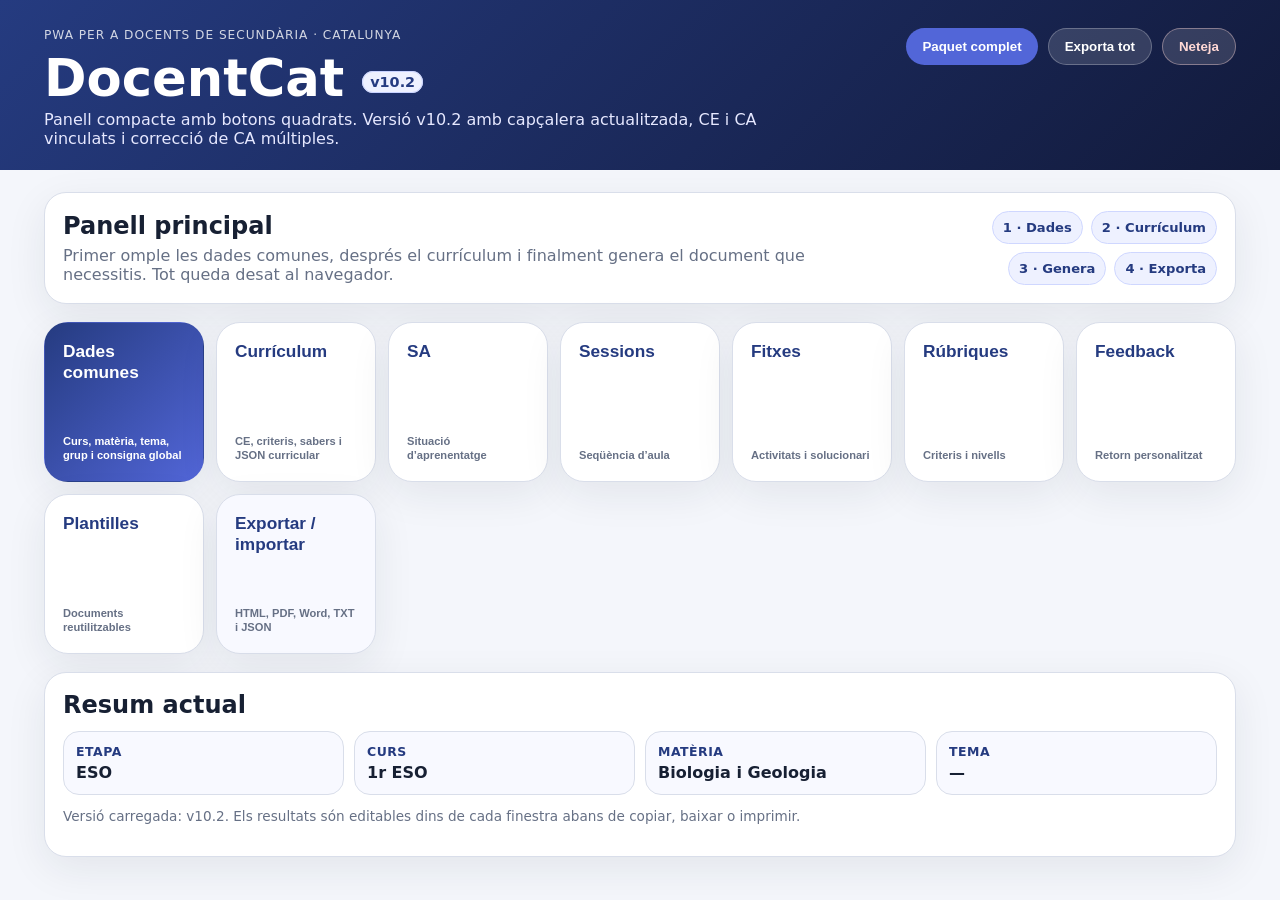
==== index.html @ 98e095d1 "Add files via upload" ====
<!doctype html>
<html lang="ca">
<head>
  <meta charset="utf-8" />
  <meta name="viewport" content="width=device-width, initial-scale=1" />
  <meta name="theme-color" content="#253b80" />
  <title>DocentCat v10.2 · CE i CA vinculats</title>
  <link rel="manifest" href="manifest.webmanifest" />
  <link rel="stylesheet" href="styles.css" />
</head>
<body>
  <header class="app-header compact-header">
    <div>
      <p class="eyebrow">PWA per a docents de secundària · Catalunya</p>
      <h1>DocentCat <span class="version-badge">v10.2</span></h1>
      <p class="subtitle">Panell compacte amb botons quadrats. Versió v10.2 amb capçalera actualitzada, CE i CA vinculats i correcció de CA múltiples.</p>
    </div>
    <div class="header-actions">
      <button id="installBtn" class="ghost" hidden>Instal·la</button>
      <button id="fullPackBtn" class="primary">Paquet complet</button>
      <button id="exportAllBtn" class="ghost">Exporta tot</button>
      <button id="clearBtn" class="danger ghost">Neteja</button>
    </div>
  </header>

  <main class="dashboard-shell">
    <section class="panel dashboard-intro">
      <div>
        <h2>Panell principal</h2>
        <p>Primer omple les dades comunes, després el currículum i finalment genera el document que necessitis. Tot queda desat al navegador.</p>
      </div>
      <div class="mini-flow">
        <span>1 · Dades</span><span>2 · Currículum</span><span>3 · Genera</span><span>4 · Exporta</span>
      </div>
    </section>

    <section class="button-grid" aria-label="Panell de botons">
      <button class="square-btn primary-square" data-open-modal="modal-common"><span>Dades comunes</span><small>Curs, matèria, tema, grup i consigna global</small></button>
      <button class="square-btn" data-open-modal="modal-curriculum"><span>Currículum</span><small>CE, criteris, sabers i JSON curricular</small></button>
      <button class="square-btn" data-open-modal="modal-sa"><span>SA</span><small>Situació d’aprenentatge</small></button>
      <button class="square-btn" data-open-modal="modal-sessions"><span>Sessions</span><small>Seqüència d’aula</small></button>
      <button class="square-btn" data-open-modal="modal-worksheets"><span>Fitxes</span><small>Activitats i solucionari</small></button>
      <button class="square-btn" data-open-modal="modal-rubrics"><span>Rúbriques</span><small>Criteris i nivells</small></button>
      <button class="square-btn" data-open-modal="modal-feedback"><span>Feedback</span><small>Retorn personalitzat</small></button>
      <button class="square-btn" data-open-modal="modal-templates"><span>Plantilles</span><small>Documents reutilitzables</small></button>
      <button class="square-btn utility-square" data-open-modal="modal-export"><span>Exportar / importar</span><small>HTML, PDF, Word, TXT i JSON</small></button>
    </section>

    <section class="panel quick-summary">
      <h2>Resum actual</h2>
      <div class="summary-grid">
        <div><strong>Etapa</strong><span id="summaryStage">ESO</span></div>
        <div><strong>Curs</strong><span id="summaryLevel">—</span></div>
        <div><strong>Matèria</strong><span id="summarySubject">—</span></div>
        <div><strong>Tema</strong><span id="summaryTopic">—</span></div>
      </div>
      <p class="hint">Versió carregada: v10.2. Els resultats són editables dins de cada finestra abans de copiar, baixar o imprimir.</p>
    </section>
  </main>

  <div id="modal-common" class="modal" role="dialog" aria-modal="true" aria-labelledby="modal-common-title" hidden>
    <div class="modal-card panel">
      <div class="modal-head"><div><h2 id="modal-common-title">Dades comunes</h2><p>Aquesta informació s’aplica a tots els generadors.</p></div><button class="icon-close" data-close-modal>×</button></div>
      <div class="guide-card"><strong>Què va aquí?</strong><p>Tot allò que defineix el context general: curs, matèria, tema, consigna global, durada, perfil del grup i idioma. Les dades específiques de cada document van al seu botó corresponent.</p></div>
      <div class="grid two">
        <label>Etapa<select id="stage"><option value="ESO">ESO</option></select></label>
        <label>Curs<select id="level"></select></label>
        <label>Matèria<select id="subject"></select></label>
        <label>Plantilla de treball<select id="templateType"></select></label>
      </div>
      <label><span>Tema o repte general</span><small>Idea base que compartirà tota la generació.</small><input id="topic" placeholder="Ex. Energia sostenible al barri" /></label>
      <label><span>Consigna global de generació</span><small>Demana aquí el que vols que aparegui a tots els mòduls. Ex.: quantitat d’exercicis, tipus de problemes, nivell, solucionari...</small><textarea id="taskDescription" rows="5" placeholder="Ex. Fitxa de 4t ESO Matemàtiques B sobre equacions de segon grau: 5 exercicis de factorització, 5 amb fórmula general, 2 problemes contextualitzats i solucionari pas a pas."></textarea></label>
      <div class="grid two">
        <label><span>Durada global</span><input id="duration" placeholder="Ex. 8 sessions de 55 min" /></label>
        <label>Idioma de sortida<select id="language"><option>Català</option><option>Castellà</option><option>Anglès</option></select></label>
      </div>
      <label><span>Perfil del grup</span><small>Serveix per ajustar suports, ritme, adaptacions i tipus d’activitat.</small><textarea id="groupProfile" rows="4" placeholder="Ex. grup heterogeni, 2 alumnes nouvinguts, nivell lector desigual..."></textarea></label>
      <div class="modal-actions"><button id="saveContextBtn" class="primary">Desa dades</button><button class="ghost dark" data-close-modal>Accepta i torna</button></div>
    </div>
  </div>

  <div id="modal-curriculum" class="modal" role="dialog" aria-modal="true" aria-labelledby="modal-curriculum-title" hidden>
    <div class="modal-card panel wide">
      <div class="modal-head"><div><h2 id="modal-curriculum-title">Currículum</h2><p>Selecciona competències, criteris i sabers per al curs i matèria triats.</p></div><button class="icon-close" data-close-modal>×</button></div>
      <div class="grid three">
        <label>Competències específiques<select id="ceSelect" multiple size="8"></select></label>
        <label>Criteris d’avaluació<select id="caSelect" multiple size="8"></select><small id="curriculumLinkHint" class="form-hint">Selecciona una o més CE per actualitzar els CA vinculats.</small></label>
        <label>Sabers<select id="sabersSelect" multiple size="8"></select></label>
      </div>
      <div class="row-actions compact-row">
        <button id="selectCoreBtn" class="ghost dark">Selecció suggerida</button>
        <button id="copyCurriculumBtn" class="ghost dark">Copia selecció</button>
      </div>
      <details>
        <summary>Afegir currículum propi en JSON</summary>
        <p class="hint">Enganxa JSON amb l’estructura indicada al README. Es desa només al navegador.</p>
        <textarea id="customCurriculum" rows="6" placeholder='{"ESO":{"1r ESO":{"Matèria":{"ce":[],"ca":[],"sabers":[]}}}}'></textarea>
        <button id="importCurriculumBtn" class="ghost dark full">Importa JSON curricular</button>
      </details>
      <p class="hint"><strong>Nota honesta:</strong> la base curricular inclosa és editable i ampliable. Revisa-la amb la documentació oficial del centre/Departament abans d’usar-la com a referència definitiva.</p>
      <div class="modal-actions"><button class="primary" data-close-modal>Accepta i torna</button></div>
    </div>
  </div>

  <div id="modal-sa" class="modal" role="dialog" aria-modal="true" aria-labelledby="modal-sa-title" hidden>
    <div class="modal-card panel wide">
      <div class="modal-head"><div><h2 id="modal-sa-title">Generador de Situació d’Aprenentatge</h2><p>Configura només allò específic de la SA.</p></div><button class="icon-close" data-close-modal>×</button></div>
      <div class="module-guide"><strong>Aquests camps només afecten la SA.</strong><span>El tema, la consigna global, el grup i el currículum venen de Dades comunes i Currículum.</span></div>
      <div class="grid two">
        <label><span>Producte final de la SA</span><small>Què haurà de crear o presentar l’alumnat al final.</small><input id="saProduct" placeholder="Ex. campanya, pòster científic, podcast..." /></label>
        <label><span>Context real / ODS / necessitat</span><small>Situació propera que dona sentit al repte.</small><input id="saContext" placeholder="Ex. salut, sostenibilitat, convivència..." /></label>
        <label><span>Metodologia de la SA</span><select id="saMethod"><option>ABP</option><option>Aprenentatge cooperatiu</option><option>Indagació guiada</option><option>Classe invertida</option><option>Gamificació lleugera</option></select></label>
        <label><span>Tipus d’avaluació de la SA</span><select id="saAssessment"><option>Formativa i sumativa</option><option>Autoavaluació i coavaluació</option><option>Rúbrica + observació</option><option>Portafolis</option></select></label>
      </div>
      <div class="modal-actions"><button data-generate="sa" class="primary">Genera SA</button><button class="ghost dark" data-close-modal>Accepta i torna</button></div>
      <output-card data-output="sa"></output-card>
    </div>
  </div>

  <div id="modal-sessions" class="modal" role="dialog" aria-modal="true" aria-labelledby="modal-sessions-title" hidden>
    <div class="modal-card panel wide">
      <div class="modal-head"><div><h2 id="modal-sessions-title">Planificador de sessions</h2><p>Distribueix el tema en una seqüència d’aula realista.</p></div><button class="icon-close" data-close-modal>×</button></div>
      <div class="grid three">
        <label>Nombre de sessions <input id="sessionCount" type="number" min="1" max="20" value="6" /></label>
        <label>Minuts/sessió <input id="sessionMinutes" type="number" min="30" max="120" value="55" /></label>
        <label>Enfocament<select id="sessionFocus"><option>Competencial</option><option>Repàs i consolidació</option><option>Projecte final</option><option>Preparació prova</option></select></label>
      </div>
      <div class="modal-actions"><button data-generate="sessions" class="primary">Genera sessions</button><button class="ghost dark" data-close-modal>Accepta i torna</button></div>
      <output-card data-output="sessions"></output-card>
    </div>
  </div>

  <div id="modal-worksheets" class="modal" role="dialog" aria-modal="true" aria-labelledby="modal-worksheets-title" hidden>
    <div class="modal-card panel wide">
      <div class="modal-head"><div><h2 id="modal-worksheets-title">Creador de fitxes</h2><p>Fitxes amb activitats, adaptacions i solucionari.</p></div><button class="icon-close" data-close-modal>×</button></div>
      <div class="module-guide"><strong>Per demanar exercicis concrets</strong><span>Escriu la petició detallada a Dades comunes → Consigna global. Aquí marques tipus, nivell i quantitat.</span></div>
      <div class="grid three">
        <label>Tipus<select id="worksheetType"><option>Comprensió i aplicació</option><option>Repàs</option><option>Ampliació</option><option>Lectura guiada</option><option>Problemes competencials</option></select></label>
        <label>Nivell<select id="worksheetLevel"><option>Bàsic</option><option>Mitjà</option><option>Avançat</option><option>Multinivell</option></select></label>
        <label>Nombre d’activitats <input id="activityCount" type="number" min="3" max="20" value="8" /></label>
      </div>
      <div class="modal-actions"><button data-generate="worksheets" class="primary">Genera fitxa</button><button class="ghost dark" data-close-modal>Accepta i torna</button></div>
      <output-card data-output="worksheets"></output-card>
    </div>
  </div>

  <div id="modal-rubrics" class="modal" role="dialog" aria-modal="true" aria-labelledby="modal-rubrics-title" hidden>
    <div class="modal-card panel wide">
      <div class="modal-head"><div><h2 id="modal-rubrics-title">Generador de rúbriques</h2><p>Rúbriques editables per productes, exposicions i tasques.</p></div><button class="icon-close" data-close-modal>×</button></div>
      <div class="grid three">
        <label>Tasca a avaluar <input id="rubricTask" placeholder="Ex. exposició oral, dossier, projecte..." /></label>
        <label>Escala<select id="rubricScale"><option>4 nivells</option><option>1-10</option><option>Assoliment: inicial / en procés / assolit / excel·lent</option></select></label>
        <label>Nombre de criteris <input id="rubricCriteria" type="number" min="3" max="8" value="5" /></label>
      </div>
      <div class="modal-actions"><button data-generate="rubrics" class="primary">Genera rúbrica</button><button class="ghost dark" data-close-modal>Accepta i torna</button></div>
      <output-card data-output="rubrics"></output-card>
    </div>
  </div>

  <div id="modal-feedback" class="modal" role="dialog" aria-modal="true" aria-labelledby="modal-feedback-title" hidden>
    <div class="modal-card panel wide">
      <div class="modal-head"><div><h2 id="modal-feedback-title">Feedback personalitzat</h2><p>Comentaris per Classroom, retorns d’activitat o tutoria.</p></div><button class="icon-close" data-close-modal>×</button></div>
      <div class="grid two">
        <label>Resposta o observació de l’alumne/a <textarea id="studentWork" rows="6" placeholder="Enganxa aquí la resposta o escriu observacions breus."></textarea></label>
        <label>Objectiu de millora <textarea id="improvementGoal" rows="6" placeholder="Ex. argumentar amb evidències, ordenar idees, justificar càlculs..."></textarea></label>
        <label>To<select id="feedbackTone"><option>Proper i constructiu</option><option>Formal per a família</option><option>Breu per Classroom</option><option>Motivador</option></select></label>
        <label>Nivell de detall<select id="feedbackDetail"><option>Breu</option><option>Mitjà</option><option>Detallat</option></select></label>
      </div>
      <div class="modal-actions"><button data-generate="feedback" class="primary">Genera feedback</button><button class="ghost dark" data-close-modal>Accepta i torna</button></div>
      <output-card data-output="feedback"></output-card>
    </div>
  </div>

  <div id="modal-templates" class="modal" role="dialog" aria-modal="true" aria-labelledby="modal-templates-title" hidden>
    <div class="modal-card panel wide">
      <div class="modal-head"><div><h2 id="modal-templates-title">Plantilles útils</h2><p>Fragments reutilitzables emplenats i editables.</p></div><button class="icon-close" data-close-modal>×</button></div>
      <div id="templatePreview" class="template-grid"></div>
      <div class="modal-actions"><button data-generate="templates" class="primary">Genera plantilla editable</button><button class="ghost dark" data-close-modal>Accepta i torna</button></div>
      <output-card data-output="templates"></output-card>
    </div>
  </div>

  <div id="modal-export" class="modal" role="dialog" aria-modal="true" aria-labelledby="modal-export-title" hidden>
    <div class="modal-card panel">
      <div class="modal-head"><div><h2 id="modal-export-title">Exportar / importar</h2><p>Les opcions de sortida es mantenen: HTML, impressió/PDF, Word, TXT i JSON curricular.</p></div><button class="icon-close" data-close-modal>×</button></div>
      <div class="export-grid">
        <button id="exportAllBtnMirror" class="square-action">Exporta tot en HTML</button>
        <button id="fullPackBtnMirror" class="square-action">Paquet complet</button>
        <button id="exportStateBtn" class="square-action">Exporta projecte JSON</button>
        <label class="square-action file-action">Importa projecte JSON<input id="importStateFile" type="file" accept="application/json,.json" hidden></label>
      </div>
      <p class="hint">Per imprimir en PDF, entra a qualsevol document generat i prem “Imprimeix/PDF”.</p>
      <div class="modal-actions"><button class="primary" data-close-modal>Accepta i torna</button></div>
    </div>
  </div>

  <template id="outputTemplate">
    <div class="output-card">
      <div class="output-actions">
        <button class="copyBtn">Copia</button>
        <button class="downloadHtmlBtn">Baixa HTML</button>
        <button class="downloadDocBtn">Baixa Word</button>
        <button class="downloadBtn">Baixa .txt</button>
        <button class="printBtn">Imprimeix/PDF</button>
      </div>
      <pre class="outputText" contenteditable="true" spellcheck="true" aria-label="Document editable generat">Encara no hi ha contingut generat.</pre>
    </div>
  </template>

  <script src="curriculum-data.js"></script>
  <script src="app.js" type="module"></script>
</body>
</html>
---- styles.css ----
:root{--bg:#f4f6fb;--card:#fff;--ink:#172033;--muted:#667085;--brand:#253b80;--brand2:#5266d8;--line:#d9deea;--danger:#b42318;--ok:#047857;--shadow:0 12px 40px rgba(23,32,51,.08)}*{box-sizing:border-box}body{margin:0;font-family:Inter,system-ui,-apple-system,Segoe UI,Roboto,Arial,sans-serif;background:var(--bg);color:var(--ink)}.app-header{display:flex;gap:24px;justify-content:space-between;align-items:flex-start;padding:28px clamp(18px,4vw,44px);background:linear-gradient(135deg,var(--brand),#121a3b);color:white}.eyebrow{margin:0 0 6px;text-transform:uppercase;letter-spacing:.08em;font-size:.76rem;opacity:.8}.app-header h1{font-size:clamp(2rem,4vw,3.5rem);margin:.1rem 0}.subtitle{max-width:780px;margin:0;color:#e6e8ff}.header-actions{display:flex;gap:10px;flex-wrap:wrap}.layout{display:grid;grid-template-columns:340px minmax(0,1fr);gap:22px;padding:22px clamp(14px,4vw,44px)}.panel{background:var(--card);border:1px solid var(--line);border-radius:22px;box-shadow:var(--shadow)}.context-panel{padding:20px;align-self:start;position:sticky;top:16px}.context-panel h2,.module h2{margin:0 0 10px}.hint{font-size:.85rem;color:var(--muted)}label{display:flex;flex-direction:column;gap:6px;margin:12px 0;font-weight:650;font-size:.92rem}input,textarea,select{width:100%;border:1px solid var(--line);border-radius:12px;padding:11px 12px;font:inherit;color:var(--ink);background:#fff}textarea{resize:vertical}.primary,.ghost,button{border:0;border-radius:999px;padding:10px 16px;font-weight:750;cursor:pointer}.primary{background:var(--brand2);color:white}.primary:hover{background:var(--brand)}.ghost{background:rgba(255,255,255,.14);color:inherit;border:1px solid rgba(255,255,255,.25)}.context-panel .ghost,.output-actions button{background:#eef1ff;color:var(--brand);border:1px solid #cfd7ff}.danger{color:#ffd8d5;border-color:rgba(255,216,213,.4)}.full{width:100%;justify-content:center}.workspace{min-width:0}.tabs{display:flex;gap:8px;flex-wrap:wrap;margin-bottom:14px}.tab{background:white;color:var(--brand);border:1px solid var(--line)}.tab.active{background:var(--brand);color:white}.module{display:none;padding:22px}.module.active{display:block}.module-head{display:flex;justify-content:space-between;gap:14px;align-items:flex-start;margin-bottom:14px}.module-head p{margin:0;color:var(--muted)}.grid{display:grid;gap:14px}.two{grid-template-columns:repeat(2,minmax(0,1fr))}.three{grid-template-columns:repeat(3,minmax(0,1fr))}.output-card{margin-top:18px;border:1px solid var(--line);border-radius:18px;overflow:hidden;background:#fbfcff}.output-actions{display:flex;gap:8px;justify-content:flex-end;padding:10px;border-bottom:1px solid var(--line);background:#f8f9ff}.outputText{white-space:pre-wrap;line-height:1.5;margin:0;padding:20px;font-family:ui-monospace,SFMono-Regular,Menlo,Consolas,monospace;font-size:.94rem;max-height:58vh;overflow:auto;outline:0;min-height:320px;background:#fff}.outputText[contenteditable="true"]{cursor:text}.outputText[contenteditable="true"]:focus{box-shadow:inset 0 0 0 3px rgba(82,102,216,.18);background:#fff}.outputText[contenteditable="true"]:before{content:"Document editable: pots modificar el text abans de copiar, baixar o imprimir";display:block;color:var(--muted);font-family:Inter,system-ui,-apple-system,Segoe UI,Roboto,Arial,sans-serif;font-size:.8rem;margin-bottom:10px;border-bottom:1px dashed var(--line);padding-bottom:8px}.toast{position:fixed;right:18px;bottom:18px;background:#101828;color:white;padding:12px 16px;border-radius:14px;box-shadow:var(--shadow)}@media(max-width:920px){.layout{grid-template-columns:1fr}.context-panel{position:static}.two,.three{grid-template-columns:1fr}.app-header{flex-direction:column}.module-head{flex-direction:column}.module-head .primary{width:100%}}@media print{.app-header,.context-panel,.tabs,.module-head,.output-actions{display:none}.layout{display:block;padding:0}.panel{box-shadow:none;border:0}.module{display:block}.module:not(.active){display:none}.outputText{max-height:none;font-size:11pt}}

select[multiple]{min-height:8rem; padding:.55rem; font-size:.85rem; line-height:1.35;}
details{border:1px solid rgba(37,59,128,.18); border-radius:14px; padding:.75rem; background:#f8f9ff;}
details summary{cursor:pointer; font-weight:700; color:#253b80;}
.row-actions{display:grid; grid-template-columns:1fr 1fr; gap:.5rem;}
.template-grid{display:grid; grid-template-columns:repeat(auto-fit,minmax(210px,1fr)); gap:.75rem; margin:1rem 0;}
.template-card{border:1px solid rgba(37,59,128,.18); background:#fff; border-radius:16px; padding:1rem; text-align:left; cursor:pointer; box-shadow:0 8px 18px rgba(15,23,42,.05);}
.template-card strong{display:block; color:#253b80; margin-bottom:.4rem;}
.template-card span{display:block; color:#64748b; font-size:.86rem; line-height:1.35;}
.template-card.selected{outline:3px solid rgba(37,59,128,.22); border-color:#253b80;}

.version-badge{font-size:.9rem;background:#eef1ff;color:#253b80;border:1px solid #c8d2ff;border-radius:999px;padding:.15rem .45rem;vertical-align:middle;}

/* v7 clarity layer */
.guide-card,.workflow-guide,.module-guide{border:1px solid rgba(37,59,128,.18);background:#f8f9ff;border-radius:16px;padding:12px 14px;margin:10px 0 16px;color:var(--ink)}
.guide-card strong,.workflow-guide h2,.module-guide strong{color:var(--brand)}
.guide-card p{margin:.35rem 0 0;color:var(--muted);font-size:.88rem;line-height:1.4}.workflow-guide{padding:16px 18px;margin-bottom:14px}.workflow-guide h2{margin:0 0 10px;font-size:1.05rem}.workflow-steps{display:grid;grid-template-columns:repeat(3,minmax(0,1fr));gap:10px}.workflow-steps div{background:white;border:1px solid var(--line);border-radius:14px;padding:12px}.workflow-steps strong{display:block;color:var(--brand);margin-bottom:4px}.workflow-steps span,.module-guide span,label small{display:block;color:var(--muted);font-weight:500;font-size:.84rem;line-height:1.35}.module-guide{display:grid;gap:4px}.module-guide strong{font-size:.94rem}label span{font-weight:700}.context-panel label{padding-bottom:10px;border-bottom:1px dashed rgba(37,59,128,.12)}.context-panel label:last-of-type{border-bottom:0}@media(max-width:920px){.workflow-steps{grid-template-columns:1fr}}

/* v10.2 compact square-button dashboard */
.compact-header{padding-bottom:22px}.dashboard-shell{padding:22px clamp(14px,4vw,44px);display:grid;gap:18px}.dashboard-intro{padding:18px;display:flex;justify-content:space-between;gap:18px;align-items:center}.dashboard-intro h2{margin:0 0 6px}.dashboard-intro p{margin:0;color:var(--muted)}.mini-flow{display:flex;gap:8px;flex-wrap:wrap;justify-content:flex-end}.mini-flow span{background:#eef1ff;color:var(--brand);border:1px solid #cfd7ff;border-radius:999px;padding:8px 10px;font-weight:750;font-size:.82rem}.button-grid{display:grid;grid-template-columns:repeat(auto-fit,minmax(150px,1fr));gap:12px}.square-btn{aspect-ratio:1/1;border-radius:24px;background:#fff;border:1px solid var(--line);box-shadow:var(--shadow);color:var(--ink);display:flex;flex-direction:column;justify-content:space-between;align-items:flex-start;text-align:left;padding:18px;transition:transform .16s ease, box-shadow .16s ease, border-color .16s ease}.square-btn:hover{transform:translateY(-2px);border-color:#aeb9ff;box-shadow:0 16px 45px rgba(23,32,51,.12)}.square-btn span{font-size:1.08rem;font-weight:850;color:var(--brand)}.square-btn small{color:var(--muted);font-weight:600;line-height:1.25}.primary-square{background:linear-gradient(135deg,var(--brand),var(--brand2));color:white;border-color:transparent}.primary-square span,.primary-square small{color:white}.utility-square{background:#f8f9ff}.quick-summary{padding:18px}.quick-summary h2{margin:0 0 12px}.summary-grid{display:grid;grid-template-columns:repeat(4,minmax(0,1fr));gap:10px}.summary-grid div{background:#f8f9ff;border:1px solid var(--line);border-radius:16px;padding:12px}.summary-grid strong{display:block;color:var(--brand);font-size:.78rem;text-transform:uppercase;letter-spacing:.04em}.summary-grid span{display:block;margin-top:4px;font-weight:750;white-space:nowrap;overflow:hidden;text-overflow:ellipsis}.modal{position:fixed;inset:0;z-index:50;background:rgba(15,23,42,.58);padding:18px;overflow:auto}.modal[hidden]{display:none}.modal-card{max-width:820px;margin:4vh auto;padding:20px}.modal-card.wide{max-width:1100px}.modal-head{display:flex;justify-content:space-between;gap:18px;align-items:flex-start;border-bottom:1px solid var(--line);padding-bottom:12px;margin-bottom:14px}.modal-head h2{margin:0 0 4px}.modal-head p{margin:0;color:var(--muted)}.icon-close{width:42px;height:42px;border-radius:14px;background:#eef1ff;color:var(--brand);font-size:1.5rem;line-height:1;border:1px solid #cfd7ff;padding:0;display:grid;place-items:center}.modal-actions{display:flex;justify-content:flex-end;gap:10px;flex-wrap:wrap;margin-top:16px}.ghost.dark{background:#eef1ff;color:var(--brand);border:1px solid #cfd7ff}.compact-row{margin:12px 0}.export-grid{display:grid;grid-template-columns:repeat(2,minmax(0,1fr));gap:12px}.square-action{min-height:110px;border-radius:22px;background:#fff;border:1px solid var(--line);box-shadow:0 8px 24px rgba(15,23,42,.06);display:flex;align-items:center;justify-content:center;text-align:center;color:var(--brand);font-weight:850;padding:16px}.file-action{cursor:pointer;margin:0}.modal .outputText{max-height:45vh}.modal .output-card{margin-top:14px}.modal-open{overflow:hidden}.modal label{border-bottom:0}.modal details{margin-top:14px}.sr-only{position:absolute!important;width:1px;height:1px;padding:0;margin:-1px;overflow:hidden;clip:rect(0,0,0,0);white-space:nowrap;border:0}@media(max-width:760px){.dashboard-intro{align-items:flex-start;flex-direction:column}.summary-grid{grid-template-columns:1fr 1fr}.button-grid{grid-template-columns:repeat(2,minmax(0,1fr));gap:10px}.square-btn{border-radius:20px;padding:14px}.square-btn span{font-size:1rem}.square-btn small{font-size:.78rem}.modal{padding:10px}.modal-card{margin:2vh auto;padding:14px;border-radius:18px}.export-grid{grid-template-columns:1fr}.modal-head{gap:10px}.output-actions{justify-content:flex-start;overflow:auto}.grid.two,.grid.three{grid-template-columns:1fr}}@media(max-width:420px){.button-grid{grid-template-columns:repeat(2,minmax(0,1fr))}.square-btn{aspect-ratio:1/1.05}.summary-grid{grid-template-columns:1fr}.header-actions{width:100%}.header-actions button{flex:1 1 auto}}

.form-hint{display:block;margin-top:6px;color:#667085;font-size:.82rem;line-height:1.25}
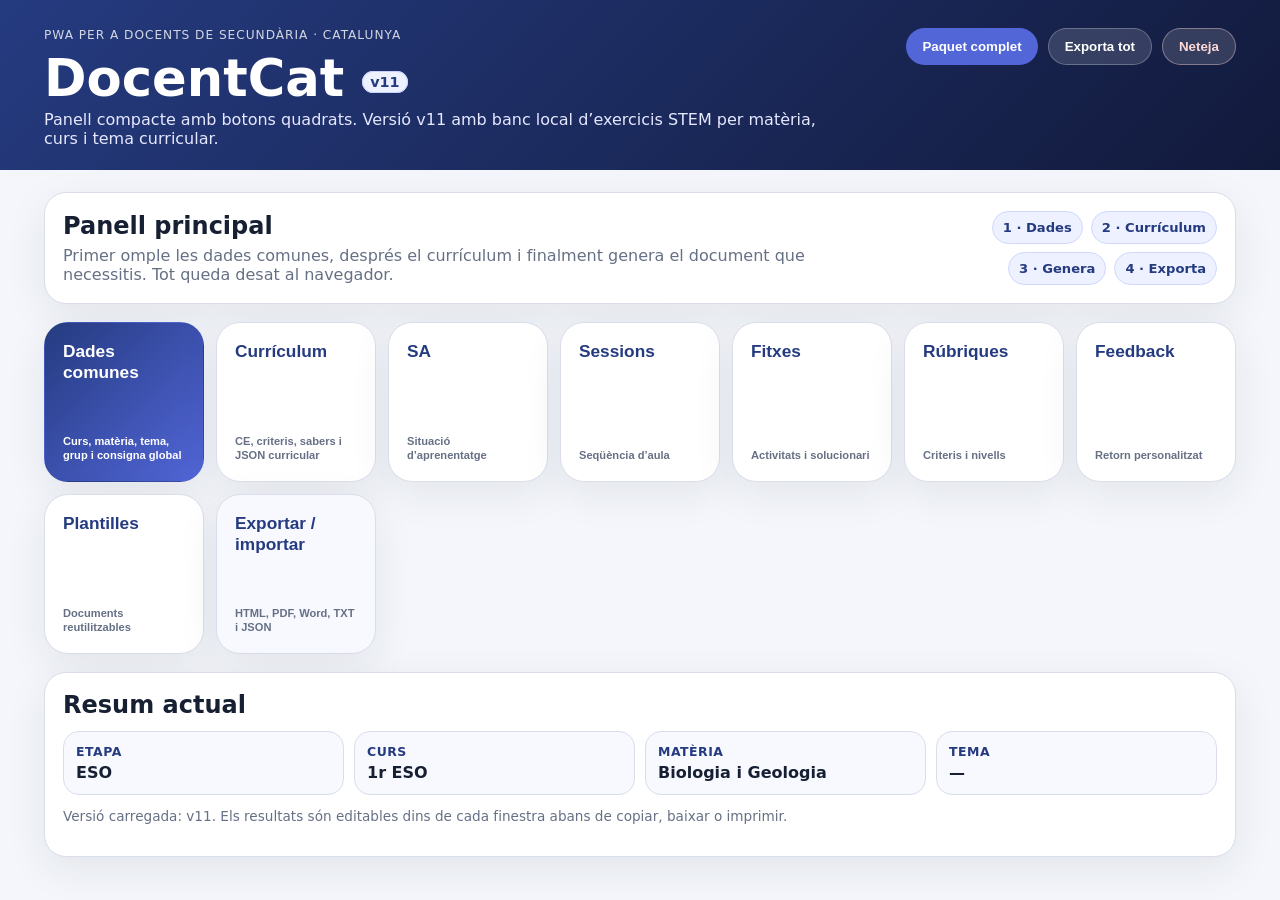
==== commit 77a7d3fd: "Add files via upload" ====
--- a/index.html
+++ b/index.html
@@ -4,7 +4,7 @@
   <meta charset="utf-8" />
   <meta name="viewport" content="width=device-width, initial-scale=1" />
   <meta name="theme-color" content="#253b80" />
-  <title>DocentCat v10.2 · CE i CA vinculats</title>
+  <title>DocentCat v11 · Banc d’exercicis STEM</title>
   <link rel="manifest" href="manifest.webmanifest" />
   <link rel="stylesheet" href="styles.css" />
 </head>
@@ -12,8 +12,8 @@
   <header class="app-header compact-header">
     <div>
       <p class="eyebrow">PWA per a docents de secundària · Catalunya</p>
-      <h1>DocentCat <span class="version-badge">v10.2</span></h1>
-      <p class="subtitle">Panell compacte amb botons quadrats. Versió v10.2 amb capçalera actualitzada, CE i CA vinculats i correcció de CA múltiples.</p>
+      <h1>DocentCat <span class="version-badge">v11</span></h1>
+      <p class="subtitle">Panell compacte amb botons quadrats. Versió v11 amb banc local d’exercicis STEM per matèria, curs i tema curricular.</p>
     </div>
     <div class="header-actions">
       <button id="installBtn" class="ghost" hidden>Instal·la</button>
@@ -54,7 +54,7 @@
         <div><strong>Matèria</strong><span id="summarySubject">—</span></div>
         <div><strong>Tema</strong><span id="summaryTopic">—</span></div>
       </div>
-      <p class="hint">Versió carregada: v10.2. Els resultats són editables dins de cada finestra abans de copiar, baixar o imprimir.</p>
+      <p class="hint">Versió carregada: v11. Els resultats són editables dins de cada finestra abans de copiar, baixar o imprimir.</p>
     </section>
   </main>
 
@@ -208,6 +208,7 @@
   </template>
 
   <script src="curriculum-data.js"></script>
+  <script src="exercise-bank.js"></script>
   <script src="app.js" type="module"></script>
 </body>
 </html>
--- a/styles.css
+++ b/styles.css
@@ -17,7 +17,7 @@
 .guide-card strong,.workflow-guide h2,.module-guide strong{color:var(--brand)}
 .guide-card p{margin:.35rem 0 0;color:var(--muted);font-size:.88rem;line-height:1.4}.workflow-guide{padding:16px 18px;margin-bottom:14px}.workflow-guide h2{margin:0 0 10px;font-size:1.05rem}.workflow-steps{display:grid;grid-template-columns:repeat(3,minmax(0,1fr));gap:10px}.workflow-steps div{background:white;border:1px solid var(--line);border-radius:14px;padding:12px}.workflow-steps strong{display:block;color:var(--brand);margin-bottom:4px}.workflow-steps span,.module-guide span,label small{display:block;color:var(--muted);font-weight:500;font-size:.84rem;line-height:1.35}.module-guide{display:grid;gap:4px}.module-guide strong{font-size:.94rem}label span{font-weight:700}.context-panel label{padding-bottom:10px;border-bottom:1px dashed rgba(37,59,128,.12)}.context-panel label:last-of-type{border-bottom:0}@media(max-width:920px){.workflow-steps{grid-template-columns:1fr}}
 
-/* v10.2 compact square-button dashboard */
+/* v11 compact square-button dashboard + STEM exercise bank */
 .compact-header{padding-bottom:22px}.dashboard-shell{padding:22px clamp(14px,4vw,44px);display:grid;gap:18px}.dashboard-intro{padding:18px;display:flex;justify-content:space-between;gap:18px;align-items:center}.dashboard-intro h2{margin:0 0 6px}.dashboard-intro p{margin:0;color:var(--muted)}.mini-flow{display:flex;gap:8px;flex-wrap:wrap;justify-content:flex-end}.mini-flow span{background:#eef1ff;color:var(--brand);border:1px solid #cfd7ff;border-radius:999px;padding:8px 10px;font-weight:750;font-size:.82rem}.button-grid{display:grid;grid-template-columns:repeat(auto-fit,minmax(150px,1fr));gap:12px}.square-btn{aspect-ratio:1/1;border-radius:24px;background:#fff;border:1px solid var(--line);box-shadow:var(--shadow);color:var(--ink);display:flex;flex-direction:column;justify-content:space-between;align-items:flex-start;text-align:left;padding:18px;transition:transform .16s ease, box-shadow .16s ease, border-color .16s ease}.square-btn:hover{transform:translateY(-2px);border-color:#aeb9ff;box-shadow:0 16px 45px rgba(23,32,51,.12)}.square-btn span{font-size:1.08rem;font-weight:850;color:var(--brand)}.square-btn small{color:var(--muted);font-weight:600;line-height:1.25}.primary-square{background:linear-gradient(135deg,var(--brand),var(--brand2));color:white;border-color:transparent}.primary-square span,.primary-square small{color:white}.utility-square{background:#f8f9ff}.quick-summary{padding:18px}.quick-summary h2{margin:0 0 12px}.summary-grid{display:grid;grid-template-columns:repeat(4,minmax(0,1fr));gap:10px}.summary-grid div{background:#f8f9ff;border:1px solid var(--line);border-radius:16px;padding:12px}.summary-grid strong{display:block;color:var(--brand);font-size:.78rem;text-transform:uppercase;letter-spacing:.04em}.summary-grid span{display:block;margin-top:4px;font-weight:750;white-space:nowrap;overflow:hidden;text-overflow:ellipsis}.modal{position:fixed;inset:0;z-index:50;background:rgba(15,23,42,.58);padding:18px;overflow:auto}.modal[hidden]{display:none}.modal-card{max-width:820px;margin:4vh auto;padding:20px}.modal-card.wide{max-width:1100px}.modal-head{display:flex;justify-content:space-between;gap:18px;align-items:flex-start;border-bottom:1px solid var(--line);padding-bottom:12px;margin-bottom:14px}.modal-head h2{margin:0 0 4px}.modal-head p{margin:0;color:var(--muted)}.icon-close{width:42px;height:42px;border-radius:14px;background:#eef1ff;color:var(--brand);font-size:1.5rem;line-height:1;border:1px solid #cfd7ff;padding:0;display:grid;place-items:center}.modal-actions{display:flex;justify-content:flex-end;gap:10px;flex-wrap:wrap;margin-top:16px}.ghost.dark{background:#eef1ff;color:var(--brand);border:1px solid #cfd7ff}.compact-row{margin:12px 0}.export-grid{display:grid;grid-template-columns:repeat(2,minmax(0,1fr));gap:12px}.square-action{min-height:110px;border-radius:22px;background:#fff;border:1px solid var(--line);box-shadow:0 8px 24px rgba(15,23,42,.06);display:flex;align-items:center;justify-content:center;text-align:center;color:var(--brand);font-weight:850;padding:16px}.file-action{cursor:pointer;margin:0}.modal .outputText{max-height:45vh}.modal .output-card{margin-top:14px}.modal-open{overflow:hidden}.modal label{border-bottom:0}.modal details{margin-top:14px}.sr-only{position:absolute!important;width:1px;height:1px;padding:0;margin:-1px;overflow:hidden;clip:rect(0,0,0,0);white-space:nowrap;border:0}@media(max-width:760px){.dashboard-intro{align-items:flex-start;flex-direction:column}.summary-grid{grid-template-columns:1fr 1fr}.button-grid{grid-template-columns:repeat(2,minmax(0,1fr));gap:10px}.square-btn{border-radius:20px;padding:14px}.square-btn span{font-size:1rem}.square-btn small{font-size:.78rem}.modal{padding:10px}.modal-card{margin:2vh auto;padding:14px;border-radius:18px}.export-grid{grid-template-columns:1fr}.modal-head{gap:10px}.output-actions{justify-content:flex-start;overflow:auto}.grid.two,.grid.three{grid-template-columns:1fr}}@media(max-width:420px){.button-grid{grid-template-columns:repeat(2,minmax(0,1fr))}.square-btn{aspect-ratio:1/1.05}.summary-grid{grid-template-columns:1fr}.header-actions{width:100%}.header-actions button{flex:1 1 auto}}
 
 .form-hint{display:block;margin-top:6px;color:#667085;font-size:.82rem;line-height:1.25}
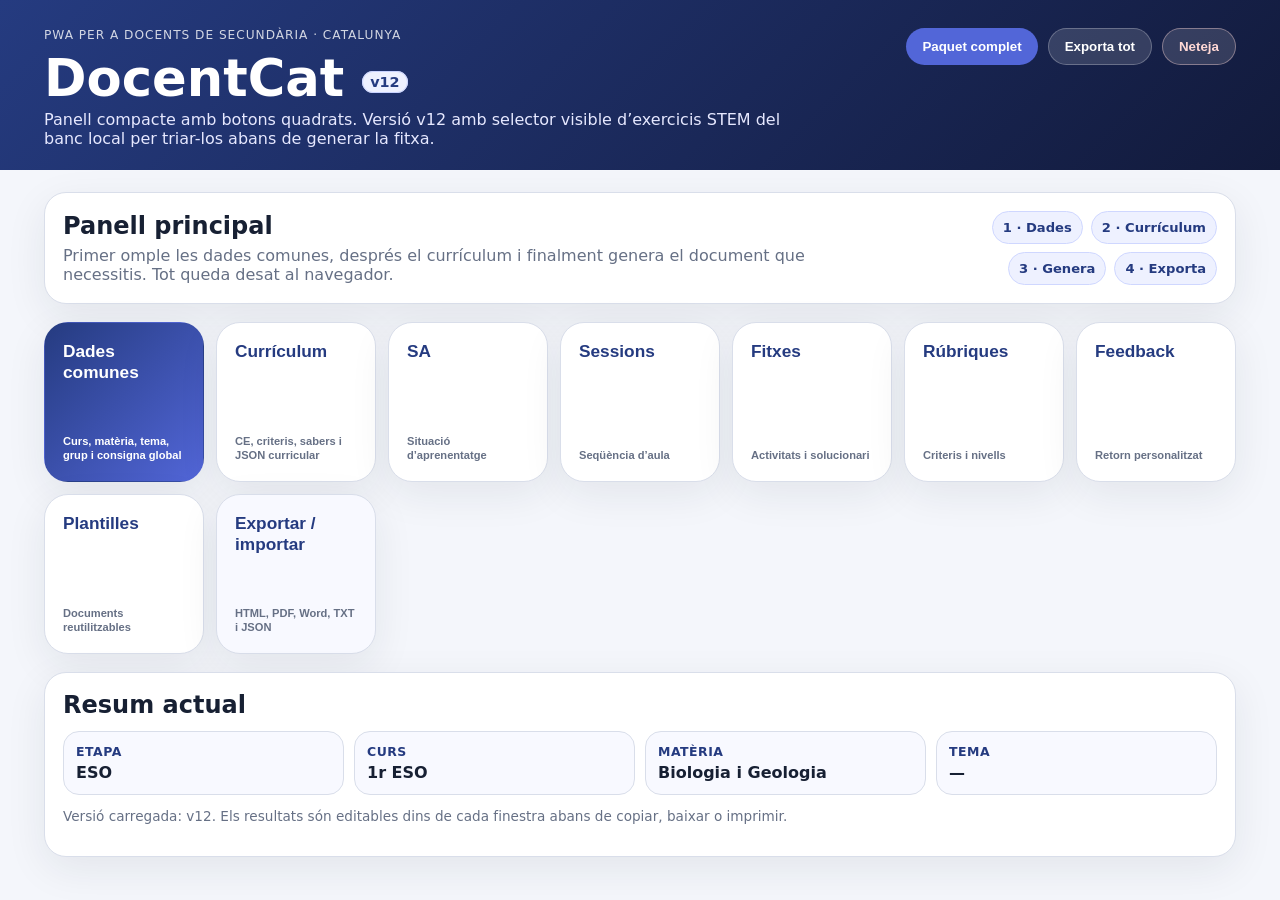
==== commit 3397ccaf: "Add files via upload" ====
--- a/index.html
+++ b/index.html
@@ -4,7 +4,7 @@
   <meta charset="utf-8" />
   <meta name="viewport" content="width=device-width, initial-scale=1" />
   <meta name="theme-color" content="#253b80" />
-  <title>DocentCat v11 · Banc d’exercicis STEM</title>
+  <title>DocentCat v12 · Selector d’exercicis STEM</title>
   <link rel="manifest" href="manifest.webmanifest" />
   <link rel="stylesheet" href="styles.css" />
 </head>
@@ -12,8 +12,8 @@
   <header class="app-header compact-header">
     <div>
       <p class="eyebrow">PWA per a docents de secundària · Catalunya</p>
-      <h1>DocentCat <span class="version-badge">v11</span></h1>
-      <p class="subtitle">Panell compacte amb botons quadrats. Versió v11 amb banc local d’exercicis STEM per matèria, curs i tema curricular.</p>
+      <h1>DocentCat <span class="version-badge">v12</span></h1>
+      <p class="subtitle">Panell compacte amb botons quadrats. Versió v12 amb selector visible d’exercicis STEM del banc local per triar-los abans de generar la fitxa.</p>
     </div>
     <div class="header-actions">
       <button id="installBtn" class="ghost" hidden>Instal·la</button>
@@ -54,7 +54,7 @@
         <div><strong>Matèria</strong><span id="summarySubject">—</span></div>
         <div><strong>Tema</strong><span id="summaryTopic">—</span></div>
       </div>
-      <p class="hint">Versió carregada: v11. Els resultats són editables dins de cada finestra abans de copiar, baixar o imprimir.</p>
+      <p class="hint">Versió carregada: v12. Els resultats són editables dins de cada finestra abans de copiar, baixar o imprimir.</p>
     </section>
   </main>
 
@@ -139,7 +139,21 @@
         <label>Nivell<select id="worksheetLevel"><option>Bàsic</option><option>Mitjà</option><option>Avançat</option><option>Multinivell</option></select></label>
         <label>Nombre d’activitats <input id="activityCount" type="number" min="3" max="20" value="8" /></label>
       </div>
-      <div class="modal-actions"><button data-generate="worksheets" class="primary">Genera fitxa</button><button class="ghost dark" data-close-modal>Accepta i torna</button></div>
+      <section class="exercise-picker" aria-labelledby="exercisePickerTitle">
+        <div class="exercise-picker-head">
+          <div>
+            <h3 id="exercisePickerTitle">Banc d’exercicis STEM</h3>
+            <p id="exercisePickerHint">Actualitza el llistat després de triar curs, matèria, sabers i tema. Després marca els exercicis que vols incloure a la fitxa.</p>
+          </div>
+          <div class="exercise-picker-actions">
+            <button id="refreshExercisesBtn" type="button" class="ghost">Actualitza exercicis</button>
+            <button id="selectSuggestedExercisesBtn" type="button" class="ghost">Marca suggerits</button>
+            <button id="clearSelectedExercisesBtn" type="button" class="ghost danger">Desmarca</button>
+          </div>
+        </div>
+        <div id="exerciseBankList" class="exercise-bank-list">Encara no has actualitzat el banc d’exercicis.</div>
+      </section>
+      <div class="modal-actions"><button data-generate="worksheets" class="primary">Genera fitxa amb els exercicis marcats</button><button class="ghost dark" data-close-modal>Accepta i torna</button></div>
       <output-card data-output="worksheets"></output-card>
     </div>
   </div>
--- a/styles.css
+++ b/styles.css
@@ -17,7 +17,24 @@
 .guide-card strong,.workflow-guide h2,.module-guide strong{color:var(--brand)}
 .guide-card p{margin:.35rem 0 0;color:var(--muted);font-size:.88rem;line-height:1.4}.workflow-guide{padding:16px 18px;margin-bottom:14px}.workflow-guide h2{margin:0 0 10px;font-size:1.05rem}.workflow-steps{display:grid;grid-template-columns:repeat(3,minmax(0,1fr));gap:10px}.workflow-steps div{background:white;border:1px solid var(--line);border-radius:14px;padding:12px}.workflow-steps strong{display:block;color:var(--brand);margin-bottom:4px}.workflow-steps span,.module-guide span,label small{display:block;color:var(--muted);font-weight:500;font-size:.84rem;line-height:1.35}.module-guide{display:grid;gap:4px}.module-guide strong{font-size:.94rem}label span{font-weight:700}.context-panel label{padding-bottom:10px;border-bottom:1px dashed rgba(37,59,128,.12)}.context-panel label:last-of-type{border-bottom:0}@media(max-width:920px){.workflow-steps{grid-template-columns:1fr}}
 
-/* v11 compact square-button dashboard + STEM exercise bank */
+/* v12 compact square-button dashboard + STEM exercise bank */
 .compact-header{padding-bottom:22px}.dashboard-shell{padding:22px clamp(14px,4vw,44px);display:grid;gap:18px}.dashboard-intro{padding:18px;display:flex;justify-content:space-between;gap:18px;align-items:center}.dashboard-intro h2{margin:0 0 6px}.dashboard-intro p{margin:0;color:var(--muted)}.mini-flow{display:flex;gap:8px;flex-wrap:wrap;justify-content:flex-end}.mini-flow span{background:#eef1ff;color:var(--brand);border:1px solid #cfd7ff;border-radius:999px;padding:8px 10px;font-weight:750;font-size:.82rem}.button-grid{display:grid;grid-template-columns:repeat(auto-fit,minmax(150px,1fr));gap:12px}.square-btn{aspect-ratio:1/1;border-radius:24px;background:#fff;border:1px solid var(--line);box-shadow:var(--shadow);color:var(--ink);display:flex;flex-direction:column;justify-content:space-between;align-items:flex-start;text-align:left;padding:18px;transition:transform .16s ease, box-shadow .16s ease, border-color .16s ease}.square-btn:hover{transform:translateY(-2px);border-color:#aeb9ff;box-shadow:0 16px 45px rgba(23,32,51,.12)}.square-btn span{font-size:1.08rem;font-weight:850;color:var(--brand)}.square-btn small{color:var(--muted);font-weight:600;line-height:1.25}.primary-square{background:linear-gradient(135deg,var(--brand),var(--brand2));color:white;border-color:transparent}.primary-square span,.primary-square small{color:white}.utility-square{background:#f8f9ff}.quick-summary{padding:18px}.quick-summary h2{margin:0 0 12px}.summary-grid{display:grid;grid-template-columns:repeat(4,minmax(0,1fr));gap:10px}.summary-grid div{background:#f8f9ff;border:1px solid var(--line);border-radius:16px;padding:12px}.summary-grid strong{display:block;color:var(--brand);font-size:.78rem;text-transform:uppercase;letter-spacing:.04em}.summary-grid span{display:block;margin-top:4px;font-weight:750;white-space:nowrap;overflow:hidden;text-overflow:ellipsis}.modal{position:fixed;inset:0;z-index:50;background:rgba(15,23,42,.58);padding:18px;overflow:auto}.modal[hidden]{display:none}.modal-card{max-width:820px;margin:4vh auto;padding:20px}.modal-card.wide{max-width:1100px}.modal-head{display:flex;justify-content:space-between;gap:18px;align-items:flex-start;border-bottom:1px solid var(--line);padding-bottom:12px;margin-bottom:14px}.modal-head h2{margin:0 0 4px}.modal-head p{margin:0;color:var(--muted)}.icon-close{width:42px;height:42px;border-radius:14px;background:#eef1ff;color:var(--brand);font-size:1.5rem;line-height:1;border:1px solid #cfd7ff;padding:0;display:grid;place-items:center}.modal-actions{display:flex;justify-content:flex-end;gap:10px;flex-wrap:wrap;margin-top:16px}.ghost.dark{background:#eef1ff;color:var(--brand);border:1px solid #cfd7ff}.compact-row{margin:12px 0}.export-grid{display:grid;grid-template-columns:repeat(2,minmax(0,1fr));gap:12px}.square-action{min-height:110px;border-radius:22px;background:#fff;border:1px solid var(--line);box-shadow:0 8px 24px rgba(15,23,42,.06);display:flex;align-items:center;justify-content:center;text-align:center;color:var(--brand);font-weight:850;padding:16px}.file-action{cursor:pointer;margin:0}.modal .outputText{max-height:45vh}.modal .output-card{margin-top:14px}.modal-open{overflow:hidden}.modal label{border-bottom:0}.modal details{margin-top:14px}.sr-only{position:absolute!important;width:1px;height:1px;padding:0;margin:-1px;overflow:hidden;clip:rect(0,0,0,0);white-space:nowrap;border:0}@media(max-width:760px){.dashboard-intro{align-items:flex-start;flex-direction:column}.summary-grid{grid-template-columns:1fr 1fr}.button-grid{grid-template-columns:repeat(2,minmax(0,1fr));gap:10px}.square-btn{border-radius:20px;padding:14px}.square-btn span{font-size:1rem}.square-btn small{font-size:.78rem}.modal{padding:10px}.modal-card{margin:2vh auto;padding:14px;border-radius:18px}.export-grid{grid-template-columns:1fr}.modal-head{gap:10px}.output-actions{justify-content:flex-start;overflow:auto}.grid.two,.grid.three{grid-template-columns:1fr}}@media(max-width:420px){.button-grid{grid-template-columns:repeat(2,minmax(0,1fr))}.square-btn{aspect-ratio:1/1.05}.summary-grid{grid-template-columns:1fr}.header-actions{width:100%}.header-actions button{flex:1 1 auto}}
 
 .form-hint{display:block;margin-top:6px;color:#667085;font-size:.82rem;line-height:1.25}
+
+
+/* v12 - Selector visible d'exercicis STEM */
+.exercise-picker{margin-top:1rem;border:1px solid var(--line,#d8ddea);border-radius:18px;background:#f8fafc;padding:1rem}
+.exercise-picker-head{display:flex;gap:1rem;align-items:flex-start;justify-content:space-between;margin-bottom:.8rem}
+.exercise-picker-head h3{margin:.1rem 0 .25rem;font-size:1.05rem}
+.exercise-picker-head p{margin:0;color:var(--muted,#667085);font-size:.92rem}
+.exercise-picker-actions{display:flex;gap:.45rem;flex-wrap:wrap;justify-content:flex-end}
+.exercise-bank-list{display:grid;gap:.65rem;max-height:420px;overflow:auto;padding:.25rem}
+.exercise-theme-title{font-weight:800;color:#253b80;margin:.75rem 0 .25rem}
+.exercise-option{display:grid;grid-template-columns:auto 1fr;gap:.6rem;align-items:flex-start;border:1px solid #d9deea;background:white;border-radius:14px;padding:.75rem;box-shadow:0 3px 10px rgba(15,23,42,.04)}
+.exercise-option input{margin-top:.25rem;transform:scale(1.15)}
+.exercise-option strong{display:block;margin-bottom:.25rem}
+.exercise-option small{display:block;color:#667085;margin-top:.35rem}
+.exercise-badge{display:inline-block;border:1px solid #cfd7e6;border-radius:999px;padding:.08rem .45rem;margin-right:.25rem;font-size:.75rem;background:#eef1ff;color:#253b80}
+.exercise-empty{border:1px dashed #c5cbd8;border-radius:14px;padding:1rem;color:#667085;background:white}
+@media(max-width:760px){.exercise-picker-head{display:block}.exercise-picker-actions{justify-content:flex-start;margin-top:.7rem}.exercise-bank-list{max-height:360px}}
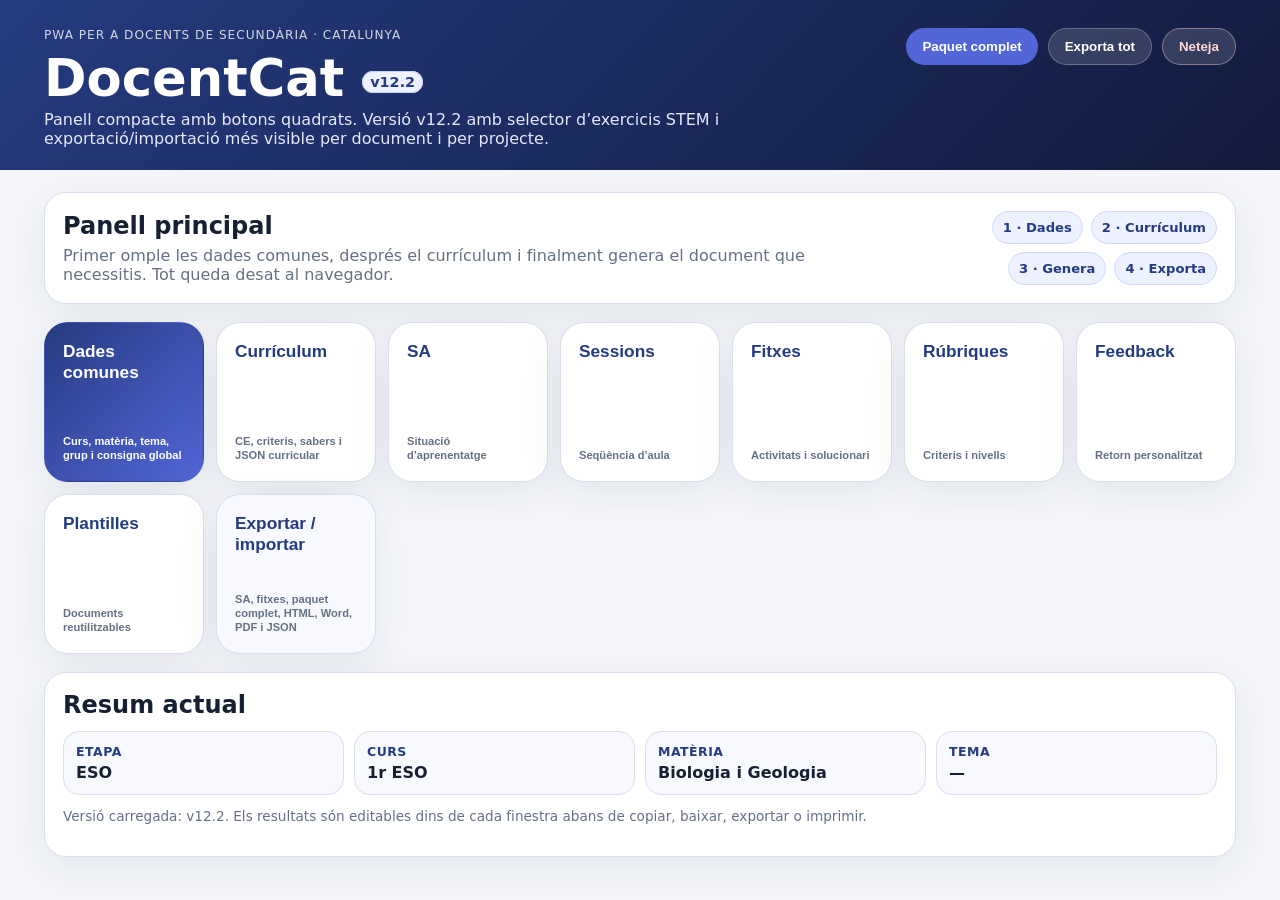
==== commit 8baf38dc: "Add files via upload" ====
--- a/index.html
+++ b/index.html
@@ -4,7 +4,7 @@
   <meta charset="utf-8" />
   <meta name="viewport" content="width=device-width, initial-scale=1" />
   <meta name="theme-color" content="#253b80" />
-  <title>DocentCat v12 · Selector d’exercicis STEM</title>
+  <title>DocentCat v12.2 · Exportacions clares</title>
   <link rel="manifest" href="manifest.webmanifest" />
   <link rel="stylesheet" href="styles.css" />
 </head>
@@ -12,8 +12,8 @@
   <header class="app-header compact-header">
     <div>
       <p class="eyebrow">PWA per a docents de secundària · Catalunya</p>
-      <h1>DocentCat <span class="version-badge">v12</span></h1>
-      <p class="subtitle">Panell compacte amb botons quadrats. Versió v12 amb selector visible d’exercicis STEM del banc local per triar-los abans de generar la fitxa.</p>
+      <h1>DocentCat <span class="version-badge">v12.2</span></h1>
+      <p class="subtitle">Panell compacte amb botons quadrats. Versió v12.2 amb selector d’exercicis STEM i exportació/importació més visible per document i per projecte.</p>
     </div>
     <div class="header-actions">
       <button id="installBtn" class="ghost" hidden>Instal·la</button>
@@ -43,7 +43,7 @@
       <button class="square-btn" data-open-modal="modal-rubrics"><span>Rúbriques</span><small>Criteris i nivells</small></button>
       <button class="square-btn" data-open-modal="modal-feedback"><span>Feedback</span><small>Retorn personalitzat</small></button>
       <button class="square-btn" data-open-modal="modal-templates"><span>Plantilles</span><small>Documents reutilitzables</small></button>
-      <button class="square-btn utility-square" data-open-modal="modal-export"><span>Exportar / importar</span><small>HTML, PDF, Word, TXT i JSON</small></button>
+      <button class="square-btn utility-square" data-open-modal="modal-export"><span>Exportar / importar</span><small>SA, fitxes, paquet complet, HTML, Word, PDF i JSON</small></button>
     </section>
 
     <section class="panel quick-summary">
@@ -54,7 +54,7 @@
         <div><strong>Matèria</strong><span id="summarySubject">—</span></div>
         <div><strong>Tema</strong><span id="summaryTopic">—</span></div>
       </div>
-      <p class="hint">Versió carregada: v12. Els resultats són editables dins de cada finestra abans de copiar, baixar o imprimir.</p>
+      <p class="hint">Versió carregada: v12.2. Els resultats són editables dins de cada finestra abans de copiar, baixar, exportar o imprimir.</p>
     </section>
   </main>
 
@@ -143,15 +143,15 @@
         <div class="exercise-picker-head">
           <div>
             <h3 id="exercisePickerTitle">Banc d’exercicis STEM</h3>
-            <p id="exercisePickerHint">Actualitza el llistat després de triar curs, matèria, sabers i tema. Després marca els exercicis que vols incloure a la fitxa.</p>
+            <p id="exercisePickerHint">Primer prem “1. Cerca exercicis del banc”. Després marca/desmarca els exercicis que vols incloure a la fitxa.</p>
           </div>
           <div class="exercise-picker-actions">
-            <button id="refreshExercisesBtn" type="button" class="ghost">Actualitza exercicis</button>
-            <button id="selectSuggestedExercisesBtn" type="button" class="ghost">Marca suggerits</button>
-            <button id="clearSelectedExercisesBtn" type="button" class="ghost danger">Desmarca</button>
+            <button id="refreshExercisesBtn" type="button" class="ghost">1. Cerca exercicis del banc</button>
+            <button id="selectSuggestedExercisesBtn" type="button" class="ghost">2. Marca suggerits</button>
+            <button id="clearSelectedExercisesBtn" type="button" class="ghost danger">Desmarca selecció</button>
           </div>
         </div>
-        <div id="exerciseBankList" class="exercise-bank-list">Encara no has actualitzat el banc d’exercicis.</div>
+        <div id="exerciseBankList" class="exercise-bank-list">Prem “1. Cerca exercicis del banc” per carregar exercicis segons curs, matèria, tema i sabers.</div>
       </section>
       <div class="modal-actions"><button data-generate="worksheets" class="primary">Genera fitxa amb els exercicis marcats</button><button class="ghost dark" data-close-modal>Accepta i torna</button></div>
       <output-card data-output="worksheets"></output-card>
@@ -195,15 +195,28 @@
   </div>
 
   <div id="modal-export" class="modal" role="dialog" aria-modal="true" aria-labelledby="modal-export-title" hidden>
-    <div class="modal-card panel">
-      <div class="modal-head"><div><h2 id="modal-export-title">Exportar / importar</h2><p>Les opcions de sortida es mantenen: HTML, impressió/PDF, Word, TXT i JSON curricular.</p></div><button class="icon-close" data-close-modal>×</button></div>
+    <div class="modal-card panel wide">
+      <div class="modal-head"><div><h2 id="modal-export-title">Exportar / importar</h2><p>Exporta documents concrets, tot el projecte o recupera un projecte JSON guardat.</p></div><button class="icon-close" data-close-modal>×</button></div>
+      <div class="module-guide"><strong>On és cada exportació?</strong><span>Si vols exportar només la SA, tria “SA” a sota. Si vols desar tota la feina per continuar-la més tard, usa “Exporta projecte JSON”.</span></div>
+      <h3>Documents generats</h3>
+      <div class="grid two">
+        <label>Document a exportar<select id="exportDocumentSelect"><option value="sa">SA</option><option value="sessions">Sessions</option><option value="worksheets">Fitxes</option><option value="rubrics">Rúbriques</option><option value="feedback">Feedback</option><option value="templates">Plantilles</option><option value="all">Tot en un document</option></select></label>
+        <label>Format<select id="exportFormatSelect"><option value="html">HTML</option><option value="doc">Word .doc</option><option value="txt">Text .txt</option><option value="print">Imprimeix/PDF</option></select></label>
+      </div>
       <div class="export-grid">
+        <button id="exportChosenBtn" class="square-action primary-export">Exporta document triat</button>
+        <button id="exportSaHtmlBtn" class="square-action">Baixa SA en HTML</button>
+        <button id="exportSaDocBtn" class="square-action">Baixa SA en Word</button>
+        <button id="printSaBtn" class="square-action">Imprimeix/PDF SA</button>
         <button id="exportAllBtnMirror" class="square-action">Exporta tot en HTML</button>
-        <button id="fullPackBtnMirror" class="square-action">Paquet complet</button>
+        <button id="fullPackBtnMirror" class="square-action">Genera paquet complet</button>
+      </div>
+      <h3>Projecte</h3>
+      <p class="hint">El JSON de projecte desa camps, CE, CA, sabers i sortides generades. Serveix per reprendre la feina després o passar-la a un altre dispositiu.</p>
+      <div class="export-grid">
         <button id="exportStateBtn" class="square-action">Exporta projecte JSON</button>
         <label class="square-action file-action">Importa projecte JSON<input id="importStateFile" type="file" accept="application/json,.json" hidden></label>
       </div>
-      <p class="hint">Per imprimir en PDF, entra a qualsevol document generat i prem “Imprimeix/PDF”.</p>
       <div class="modal-actions"><button class="primary" data-close-modal>Accepta i torna</button></div>
     </div>
   </div>
--- a/styles.css
+++ b/styles.css
@@ -17,13 +17,13 @@
 .guide-card strong,.workflow-guide h2,.module-guide strong{color:var(--brand)}
 .guide-card p{margin:.35rem 0 0;color:var(--muted);font-size:.88rem;line-height:1.4}.workflow-guide{padding:16px 18px;margin-bottom:14px}.workflow-guide h2{margin:0 0 10px;font-size:1.05rem}.workflow-steps{display:grid;grid-template-columns:repeat(3,minmax(0,1fr));gap:10px}.workflow-steps div{background:white;border:1px solid var(--line);border-radius:14px;padding:12px}.workflow-steps strong{display:block;color:var(--brand);margin-bottom:4px}.workflow-steps span,.module-guide span,label small{display:block;color:var(--muted);font-weight:500;font-size:.84rem;line-height:1.35}.module-guide{display:grid;gap:4px}.module-guide strong{font-size:.94rem}label span{font-weight:700}.context-panel label{padding-bottom:10px;border-bottom:1px dashed rgba(37,59,128,.12)}.context-panel label:last-of-type{border-bottom:0}@media(max-width:920px){.workflow-steps{grid-template-columns:1fr}}
 
-/* v12 compact square-button dashboard + STEM exercise bank */
+/* v12.2 compact square-button dashboard + STEM exercise bank */
 .compact-header{padding-bottom:22px}.dashboard-shell{padding:22px clamp(14px,4vw,44px);display:grid;gap:18px}.dashboard-intro{padding:18px;display:flex;justify-content:space-between;gap:18px;align-items:center}.dashboard-intro h2{margin:0 0 6px}.dashboard-intro p{margin:0;color:var(--muted)}.mini-flow{display:flex;gap:8px;flex-wrap:wrap;justify-content:flex-end}.mini-flow span{background:#eef1ff;color:var(--brand);border:1px solid #cfd7ff;border-radius:999px;padding:8px 10px;font-weight:750;font-size:.82rem}.button-grid{display:grid;grid-template-columns:repeat(auto-fit,minmax(150px,1fr));gap:12px}.square-btn{aspect-ratio:1/1;border-radius:24px;background:#fff;border:1px solid var(--line);box-shadow:var(--shadow);color:var(--ink);display:flex;flex-direction:column;justify-content:space-between;align-items:flex-start;text-align:left;padding:18px;transition:transform .16s ease, box-shadow .16s ease, border-color .16s ease}.square-btn:hover{transform:translateY(-2px);border-color:#aeb9ff;box-shadow:0 16px 45px rgba(23,32,51,.12)}.square-btn span{font-size:1.08rem;font-weight:850;color:var(--brand)}.square-btn small{color:var(--muted);font-weight:600;line-height:1.25}.primary-square{background:linear-gradient(135deg,var(--brand),var(--brand2));color:white;border-color:transparent}.primary-square span,.primary-square small{color:white}.utility-square{background:#f8f9ff}.quick-summary{padding:18px}.quick-summary h2{margin:0 0 12px}.summary-grid{display:grid;grid-template-columns:repeat(4,minmax(0,1fr));gap:10px}.summary-grid div{background:#f8f9ff;border:1px solid var(--line);border-radius:16px;padding:12px}.summary-grid strong{display:block;color:var(--brand);font-size:.78rem;text-transform:uppercase;letter-spacing:.04em}.summary-grid span{display:block;margin-top:4px;font-weight:750;white-space:nowrap;overflow:hidden;text-overflow:ellipsis}.modal{position:fixed;inset:0;z-index:50;background:rgba(15,23,42,.58);padding:18px;overflow:auto}.modal[hidden]{display:none}.modal-card{max-width:820px;margin:4vh auto;padding:20px}.modal-card.wide{max-width:1100px}.modal-head{display:flex;justify-content:space-between;gap:18px;align-items:flex-start;border-bottom:1px solid var(--line);padding-bottom:12px;margin-bottom:14px}.modal-head h2{margin:0 0 4px}.modal-head p{margin:0;color:var(--muted)}.icon-close{width:42px;height:42px;border-radius:14px;background:#eef1ff;color:var(--brand);font-size:1.5rem;line-height:1;border:1px solid #cfd7ff;padding:0;display:grid;place-items:center}.modal-actions{display:flex;justify-content:flex-end;gap:10px;flex-wrap:wrap;margin-top:16px}.ghost.dark{background:#eef1ff;color:var(--brand);border:1px solid #cfd7ff}.compact-row{margin:12px 0}.export-grid{display:grid;grid-template-columns:repeat(2,minmax(0,1fr));gap:12px}.square-action{min-height:110px;border-radius:22px;background:#fff;border:1px solid var(--line);box-shadow:0 8px 24px rgba(15,23,42,.06);display:flex;align-items:center;justify-content:center;text-align:center;color:var(--brand);font-weight:850;padding:16px}.file-action{cursor:pointer;margin:0}.modal .outputText{max-height:45vh}.modal .output-card{margin-top:14px}.modal-open{overflow:hidden}.modal label{border-bottom:0}.modal details{margin-top:14px}.sr-only{position:absolute!important;width:1px;height:1px;padding:0;margin:-1px;overflow:hidden;clip:rect(0,0,0,0);white-space:nowrap;border:0}@media(max-width:760px){.dashboard-intro{align-items:flex-start;flex-direction:column}.summary-grid{grid-template-columns:1fr 1fr}.button-grid{grid-template-columns:repeat(2,minmax(0,1fr));gap:10px}.square-btn{border-radius:20px;padding:14px}.square-btn span{font-size:1rem}.square-btn small{font-size:.78rem}.modal{padding:10px}.modal-card{margin:2vh auto;padding:14px;border-radius:18px}.export-grid{grid-template-columns:1fr}.modal-head{gap:10px}.output-actions{justify-content:flex-start;overflow:auto}.grid.two,.grid.three{grid-template-columns:1fr}}@media(max-width:420px){.button-grid{grid-template-columns:repeat(2,minmax(0,1fr))}.square-btn{aspect-ratio:1/1.05}.summary-grid{grid-template-columns:1fr}.header-actions{width:100%}.header-actions button{flex:1 1 auto}}
 
 .form-hint{display:block;margin-top:6px;color:#667085;font-size:.82rem;line-height:1.25}
 
 
-/* v12 - Selector visible d'exercicis STEM */
+/* v12.2 - Selector visible d'exercicis STEM */
 .exercise-picker{margin-top:1rem;border:1px solid var(--line,#d8ddea);border-radius:18px;background:#f8fafc;padding:1rem}
 .exercise-picker-head{display:flex;gap:1rem;align-items:flex-start;justify-content:space-between;margin-bottom:.8rem}
 .exercise-picker-head h3{margin:.1rem 0 .25rem;font-size:1.05rem}
@@ -38,3 +38,8 @@
 .exercise-badge{display:inline-block;border:1px solid #cfd7e6;border-radius:999px;padding:.08rem .45rem;margin-right:.25rem;font-size:.75rem;background:#eef1ff;color:#253b80}
 .exercise-empty{border:1px dashed #c5cbd8;border-radius:14px;padding:1rem;color:#667085;background:white}
 @media(max-width:760px){.exercise-picker-head{display:block}.exercise-picker-actions{justify-content:flex-start;margin-top:.7rem}.exercise-bank-list{max-height:360px}}
+
+/* v12.2 */
+#refreshExercisesBtn{background:#5366dc;color:#fff;border-color:#5366dc;}
+#refreshExercisesBtn:hover{filter:brightness(.98);}
+.exercise-empty strong{color:#172033;}
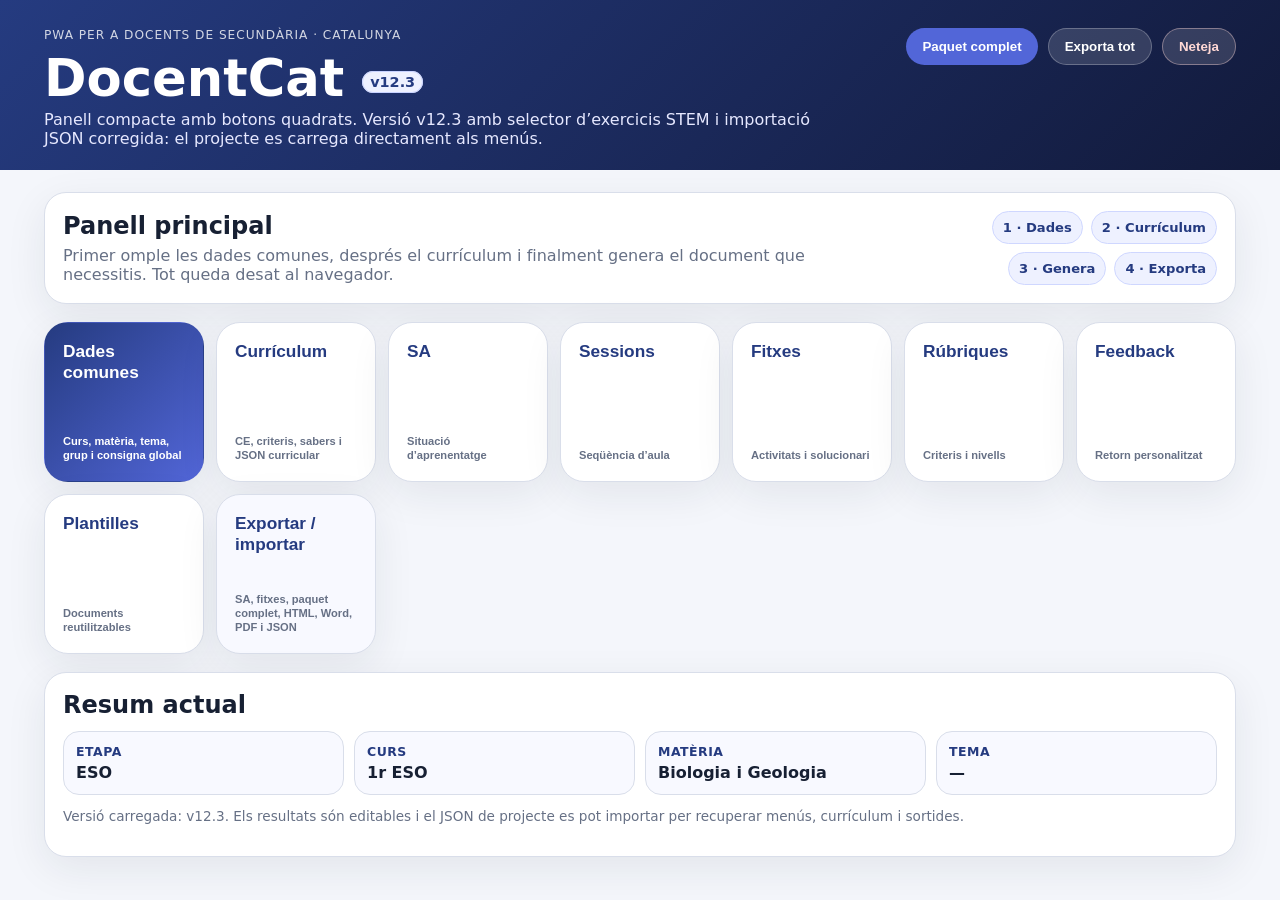
==== commit 623976a1: "Add files via upload" ====
--- a/index.html
+++ b/index.html
@@ -4,7 +4,7 @@
   <meta charset="utf-8" />
   <meta name="viewport" content="width=device-width, initial-scale=1" />
   <meta name="theme-color" content="#253b80" />
-  <title>DocentCat v12.2 · Exportacions clares</title>
+  <title>DocentCat v12.3 · Exportacions clares</title>
   <link rel="manifest" href="manifest.webmanifest" />
   <link rel="stylesheet" href="styles.css" />
 </head>
@@ -12,8 +12,8 @@
   <header class="app-header compact-header">
     <div>
       <p class="eyebrow">PWA per a docents de secundària · Catalunya</p>
-      <h1>DocentCat <span class="version-badge">v12.2</span></h1>
-      <p class="subtitle">Panell compacte amb botons quadrats. Versió v12.2 amb selector d’exercicis STEM i exportació/importació més visible per document i per projecte.</p>
+      <h1>DocentCat <span class="version-badge">v12.3</span></h1>
+      <p class="subtitle">Panell compacte amb botons quadrats. Versió v12.3 amb selector d’exercicis STEM i importació JSON corregida: el projecte es carrega directament als menús.</p>
     </div>
     <div class="header-actions">
       <button id="installBtn" class="ghost" hidden>Instal·la</button>
@@ -54,7 +54,7 @@
         <div><strong>Matèria</strong><span id="summarySubject">—</span></div>
         <div><strong>Tema</strong><span id="summaryTopic">—</span></div>
       </div>
-      <p class="hint">Versió carregada: v12.2. Els resultats són editables dins de cada finestra abans de copiar, baixar, exportar o imprimir.</p>
+      <p class="hint">Versió carregada: v12.3. Els resultats són editables i el JSON de projecte es pot importar per recuperar menús, currículum i sortides.</p>
     </section>
   </main>
 
@@ -216,6 +216,7 @@
       <div class="export-grid">
         <button id="exportStateBtn" class="square-action">Exporta projecte JSON</button>
         <label class="square-action file-action">Importa projecte JSON<input id="importStateFile" type="file" accept="application/json,.json" hidden></label>
+        <p id="importStatus" class="hint full-row">En importar, es reomplen els menús, el currículum seleccionat i les sortides generades sense recarregar la pàgina.</p>
       </div>
       <div class="modal-actions"><button class="primary" data-close-modal>Accepta i torna</button></div>
     </div>
--- a/styles.css
+++ b/styles.css
@@ -17,13 +17,13 @@
 .guide-card strong,.workflow-guide h2,.module-guide strong{color:var(--brand)}
 .guide-card p{margin:.35rem 0 0;color:var(--muted);font-size:.88rem;line-height:1.4}.workflow-guide{padding:16px 18px;margin-bottom:14px}.workflow-guide h2{margin:0 0 10px;font-size:1.05rem}.workflow-steps{display:grid;grid-template-columns:repeat(3,minmax(0,1fr));gap:10px}.workflow-steps div{background:white;border:1px solid var(--line);border-radius:14px;padding:12px}.workflow-steps strong{display:block;color:var(--brand);margin-bottom:4px}.workflow-steps span,.module-guide span,label small{display:block;color:var(--muted);font-weight:500;font-size:.84rem;line-height:1.35}.module-guide{display:grid;gap:4px}.module-guide strong{font-size:.94rem}label span{font-weight:700}.context-panel label{padding-bottom:10px;border-bottom:1px dashed rgba(37,59,128,.12)}.context-panel label:last-of-type{border-bottom:0}@media(max-width:920px){.workflow-steps{grid-template-columns:1fr}}
 
-/* v12.2 compact square-button dashboard + STEM exercise bank */
+/* v12.3 compact square-button dashboard + STEM exercise bank */
 .compact-header{padding-bottom:22px}.dashboard-shell{padding:22px clamp(14px,4vw,44px);display:grid;gap:18px}.dashboard-intro{padding:18px;display:flex;justify-content:space-between;gap:18px;align-items:center}.dashboard-intro h2{margin:0 0 6px}.dashboard-intro p{margin:0;color:var(--muted)}.mini-flow{display:flex;gap:8px;flex-wrap:wrap;justify-content:flex-end}.mini-flow span{background:#eef1ff;color:var(--brand);border:1px solid #cfd7ff;border-radius:999px;padding:8px 10px;font-weight:750;font-size:.82rem}.button-grid{display:grid;grid-template-columns:repeat(auto-fit,minmax(150px,1fr));gap:12px}.square-btn{aspect-ratio:1/1;border-radius:24px;background:#fff;border:1px solid var(--line);box-shadow:var(--shadow);color:var(--ink);display:flex;flex-direction:column;justify-content:space-between;align-items:flex-start;text-align:left;padding:18px;transition:transform .16s ease, box-shadow .16s ease, border-color .16s ease}.square-btn:hover{transform:translateY(-2px);border-color:#aeb9ff;box-shadow:0 16px 45px rgba(23,32,51,.12)}.square-btn span{font-size:1.08rem;font-weight:850;color:var(--brand)}.square-btn small{color:var(--muted);font-weight:600;line-height:1.25}.primary-square{background:linear-gradient(135deg,var(--brand),var(--brand2));color:white;border-color:transparent}.primary-square span,.primary-square small{color:white}.utility-square{background:#f8f9ff}.quick-summary{padding:18px}.quick-summary h2{margin:0 0 12px}.summary-grid{display:grid;grid-template-columns:repeat(4,minmax(0,1fr));gap:10px}.summary-grid div{background:#f8f9ff;border:1px solid var(--line);border-radius:16px;padding:12px}.summary-grid strong{display:block;color:var(--brand);font-size:.78rem;text-transform:uppercase;letter-spacing:.04em}.summary-grid span{display:block;margin-top:4px;font-weight:750;white-space:nowrap;overflow:hidden;text-overflow:ellipsis}.modal{position:fixed;inset:0;z-index:50;background:rgba(15,23,42,.58);padding:18px;overflow:auto}.modal[hidden]{display:none}.modal-card{max-width:820px;margin:4vh auto;padding:20px}.modal-card.wide{max-width:1100px}.modal-head{display:flex;justify-content:space-between;gap:18px;align-items:flex-start;border-bottom:1px solid var(--line);padding-bottom:12px;margin-bottom:14px}.modal-head h2{margin:0 0 4px}.modal-head p{margin:0;color:var(--muted)}.icon-close{width:42px;height:42px;border-radius:14px;background:#eef1ff;color:var(--brand);font-size:1.5rem;line-height:1;border:1px solid #cfd7ff;padding:0;display:grid;place-items:center}.modal-actions{display:flex;justify-content:flex-end;gap:10px;flex-wrap:wrap;margin-top:16px}.ghost.dark{background:#eef1ff;color:var(--brand);border:1px solid #cfd7ff}.compact-row{margin:12px 0}.export-grid{display:grid;grid-template-columns:repeat(2,minmax(0,1fr));gap:12px}.square-action{min-height:110px;border-radius:22px;background:#fff;border:1px solid var(--line);box-shadow:0 8px 24px rgba(15,23,42,.06);display:flex;align-items:center;justify-content:center;text-align:center;color:var(--brand);font-weight:850;padding:16px}.file-action{cursor:pointer;margin:0}.modal .outputText{max-height:45vh}.modal .output-card{margin-top:14px}.modal-open{overflow:hidden}.modal label{border-bottom:0}.modal details{margin-top:14px}.sr-only{position:absolute!important;width:1px;height:1px;padding:0;margin:-1px;overflow:hidden;clip:rect(0,0,0,0);white-space:nowrap;border:0}@media(max-width:760px){.dashboard-intro{align-items:flex-start;flex-direction:column}.summary-grid{grid-template-columns:1fr 1fr}.button-grid{grid-template-columns:repeat(2,minmax(0,1fr));gap:10px}.square-btn{border-radius:20px;padding:14px}.square-btn span{font-size:1rem}.square-btn small{font-size:.78rem}.modal{padding:10px}.modal-card{margin:2vh auto;padding:14px;border-radius:18px}.export-grid{grid-template-columns:1fr}.modal-head{gap:10px}.output-actions{justify-content:flex-start;overflow:auto}.grid.two,.grid.three{grid-template-columns:1fr}}@media(max-width:420px){.button-grid{grid-template-columns:repeat(2,minmax(0,1fr))}.square-btn{aspect-ratio:1/1.05}.summary-grid{grid-template-columns:1fr}.header-actions{width:100%}.header-actions button{flex:1 1 auto}}
 
 .form-hint{display:block;margin-top:6px;color:#667085;font-size:.82rem;line-height:1.25}
 
 
-/* v12.2 - Selector visible d'exercicis STEM */
+/* v12.3 - Selector visible d'exercicis STEM */
 .exercise-picker{margin-top:1rem;border:1px solid var(--line,#d8ddea);border-radius:18px;background:#f8fafc;padding:1rem}
 .exercise-picker-head{display:flex;gap:1rem;align-items:flex-start;justify-content:space-between;margin-bottom:.8rem}
 .exercise-picker-head h3{margin:.1rem 0 .25rem;font-size:1.05rem}
@@ -39,7 +39,7 @@
 .exercise-empty{border:1px dashed #c5cbd8;border-radius:14px;padding:1rem;color:#667085;background:white}
 @media(max-width:760px){.exercise-picker-head{display:block}.exercise-picker-actions{justify-content:flex-start;margin-top:.7rem}.exercise-bank-list{max-height:360px}}
 
-/* v12.2 */
+/* v12.3 */
 #refreshExercisesBtn{background:#5366dc;color:#fff;border-color:#5366dc;}
 #refreshExercisesBtn:hover{filter:brightness(.98);}
 .exercise-empty strong{color:#172033;}
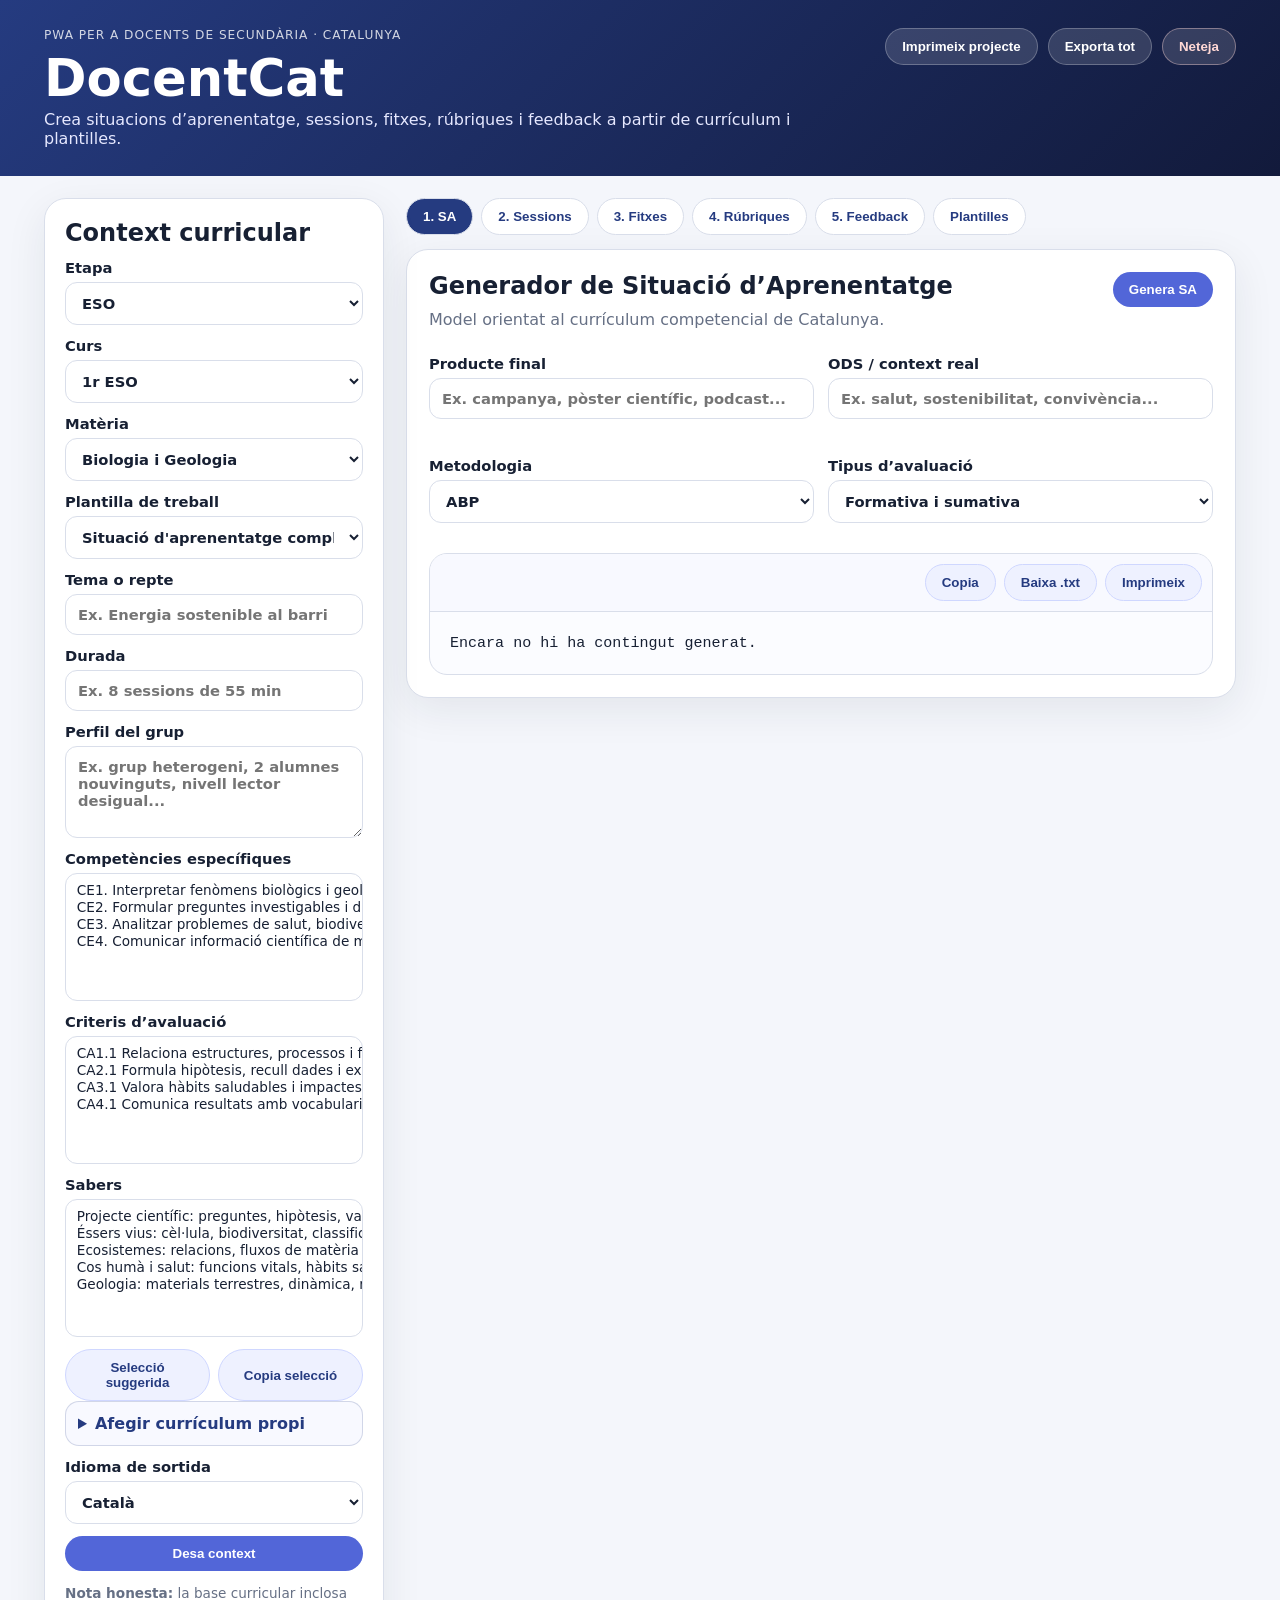
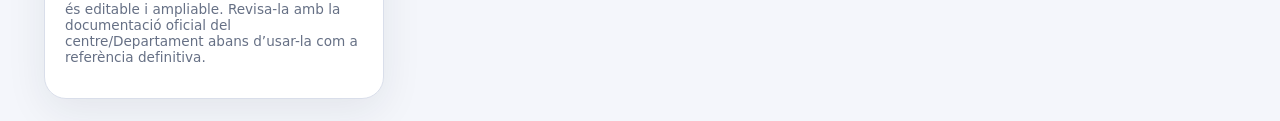
==== commit 50327749: "Add files via upload" ====
--- a/index.html
+++ b/index.html
@@ -4,239 +4,156 @@
   <meta charset="utf-8" />
   <meta name="viewport" content="width=device-width, initial-scale=1" />
   <meta name="theme-color" content="#253b80" />
-  <title>DocentCat v12.3 · Exportacions clares</title>
+  <title>DocentCat · Assistent docent PWA</title>
   <link rel="manifest" href="manifest.webmanifest" />
   <link rel="stylesheet" href="styles.css" />
 </head>
 <body>
-  <header class="app-header compact-header">
+  <header class="app-header">
     <div>
       <p class="eyebrow">PWA per a docents de secundària · Catalunya</p>
-      <h1>DocentCat <span class="version-badge">v12.3</span></h1>
-      <p class="subtitle">Panell compacte amb botons quadrats. Versió v12.3 amb selector d’exercicis STEM i importació JSON corregida: el projecte es carrega directament als menús.</p>
+      <h1>DocentCat</h1>
+      <p class="subtitle">Crea situacions d’aprenentatge, sessions, fitxes, rúbriques i feedback a partir de currículum i plantilles.</p>
     </div>
     <div class="header-actions">
       <button id="installBtn" class="ghost" hidden>Instal·la</button>
-      <button id="fullPackBtn" class="primary">Paquet complet</button>
       <button id="exportAllBtn" class="ghost">Exporta tot</button>
       <button id="clearBtn" class="danger ghost">Neteja</button>
     </div>
   </header>
 
-  <main class="dashboard-shell">
-    <section class="panel dashboard-intro">
-      <div>
-        <h2>Panell principal</h2>
-        <p>Primer omple les dades comunes, després el currículum i finalment genera el document que necessitis. Tot queda desat al navegador.</p>
+  <main class="layout">
+    <aside class="panel context-panel">
+      <h2>Context curricular</h2>
+      <label>Etapa
+        <select id="stage"><option value="ESO">ESO</option></select>
+      </label>
+      <label>Curs
+        <select id="level"></select>
+      </label>
+      <label>Matèria
+        <select id="subject"></select>
+      </label>
+      <label>Plantilla de treball
+        <select id="templateType"></select>
+      </label>
+      <label>Tema o repte <input id="topic" placeholder="Ex. Energia sostenible al barri" /></label>
+      <label>Durada <input id="duration" placeholder="Ex. 8 sessions de 55 min" /></label>
+      <label>Perfil del grup <textarea id="groupProfile" rows="4" placeholder="Ex. grup heterogeni, 2 alumnes nouvinguts, nivell lector desigual..."></textarea></label>
+      <label>Competències específiques
+        <select id="ceSelect" multiple size="5"></select>
+      </label>
+      <label>Criteris d’avaluació
+        <select id="caSelect" multiple size="5"></select>
+      </label>
+      <label>Sabers
+        <select id="sabersSelect" multiple size="7"></select>
+      </label>
+      <div class="row-actions">
+        <button id="selectCoreBtn" class="ghost">Selecció suggerida</button>
+        <button id="copyCurriculumBtn" class="ghost">Copia selecció</button>
       </div>
-      <div class="mini-flow">
-        <span>1 · Dades</span><span>2 · Currículum</span><span>3 · Genera</span><span>4 · Exporta</span>
-      </div>
-    </section>
+      <details>
+        <summary>Afegir currículum propi</summary>
+        <p class="hint">Enganxa JSON amb l’estructura indicada al README. Es desa només al navegador.</p>
+        <textarea id="customCurriculum" rows="6" placeholder='{"ESO":{"1r ESO":{"Matèria":{"ce":[],"ca":[],"sabers":[]}}}}'></textarea>
+        <button id="importCurriculumBtn" class="ghost full">Importa JSON</button>
+      </details>
+      <label>Idioma de sortida
+        <select id="language"><option>Català</option><option>Castellà</option><option>Anglès</option></select>
+      </label>
+      <button id="saveContextBtn" class="primary full">Desa context</button>
+      <p class="hint"><strong>Nota honesta:</strong> la base curricular inclosa és editable i ampliable. Revisa-la amb la documentació oficial del centre/Departament abans d’usar-la com a referència definitiva.</p>
+    </aside>
 
-    <section class="button-grid" aria-label="Panell de botons">
-      <button class="square-btn primary-square" data-open-modal="modal-common"><span>Dades comunes</span><small>Curs, matèria, tema, grup i consigna global</small></button>
-      <button class="square-btn" data-open-modal="modal-curriculum"><span>Currículum</span><small>CE, criteris, sabers i JSON curricular</small></button>
-      <button class="square-btn" data-open-modal="modal-sa"><span>SA</span><small>Situació d’aprenentatge</small></button>
-      <button class="square-btn" data-open-modal="modal-sessions"><span>Sessions</span><small>Seqüència d’aula</small></button>
-      <button class="square-btn" data-open-modal="modal-worksheets"><span>Fitxes</span><small>Activitats i solucionari</small></button>
-      <button class="square-btn" data-open-modal="modal-rubrics"><span>Rúbriques</span><small>Criteris i nivells</small></button>
-      <button class="square-btn" data-open-modal="modal-feedback"><span>Feedback</span><small>Retorn personalitzat</small></button>
-      <button class="square-btn" data-open-modal="modal-templates"><span>Plantilles</span><small>Documents reutilitzables</small></button>
-      <button class="square-btn utility-square" data-open-modal="modal-export"><span>Exportar / importar</span><small>SA, fitxes, paquet complet, HTML, Word, PDF i JSON</small></button>
-    </section>
+    <section class="workspace">
+      <nav class="tabs" aria-label="Mòduls">
+        <button class="tab active" data-tab="sa">1. SA</button>
+        <button class="tab" data-tab="sessions">2. Sessions</button>
+        <button class="tab" data-tab="worksheets">3. Fitxes</button>
+        <button class="tab" data-tab="rubrics">4. Rúbriques</button>
+        <button class="tab" data-tab="feedback">5. Feedback</button>
+        <button class="tab" data-tab="templates">Plantilles</button>
+      </nav>
 
-    <section class="panel quick-summary">
-      <h2>Resum actual</h2>
-      <div class="summary-grid">
-        <div><strong>Etapa</strong><span id="summaryStage">ESO</span></div>
-        <div><strong>Curs</strong><span id="summaryLevel">—</span></div>
-        <div><strong>Matèria</strong><span id="summarySubject">—</span></div>
-        <div><strong>Tema</strong><span id="summaryTopic">—</span></div>
-      </div>
-      <p class="hint">Versió carregada: v12.3. Els resultats són editables i el JSON de projecte es pot importar per recuperar menús, currículum i sortides.</p>
+      <section id="sa" class="module active panel">
+        <div class="module-head"><div><h2>Generador de Situació d’Aprenentatge</h2><p>Model orientat al currículum competencial de Catalunya.</p></div><button data-generate="sa" class="primary">Genera SA</button></div>
+        <div class="grid two">
+          <label>Producte final <input id="saProduct" placeholder="Ex. campanya, pòster científic, podcast..." /></label>
+          <label>ODS / context real <input id="saContext" placeholder="Ex. salut, sostenibilitat, convivència..." /></label>
+          <label>Metodologia
+            <select id="saMethod"><option>ABP</option><option>Aprenentatge cooperatiu</option><option>Indagació guiada</option><option>Classe invertida</option><option>Gamificació lleugera</option></select>
+          </label>
+          <label>Tipus d’avaluació
+            <select id="saAssessment"><option>Formativa i sumativa</option><option>Autoavaluació i coavaluació</option><option>Rúbrica + observació</option><option>Portafolis</option></select>
+          </label>
+        </div>
+        <output-card data-output="sa"></output-card>
+      </section>
+
+      <section id="sessions" class="module panel">
+        <div class="module-head"><div><h2>Planificador de sessions</h2><p>Distribueix el tema en una seqüència d’aula realista.</p></div><button data-generate="sessions" class="primary">Genera sessions</button></div>
+        <div class="grid three">
+          <label>Nombre de sessions <input id="sessionCount" type="number" min="1" max="20" value="6" /></label>
+          <label>Minuts/sessió <input id="sessionMinutes" type="number" min="30" max="120" value="55" /></label>
+          <label>Enfocament
+            <select id="sessionFocus"><option>Competencial</option><option>Repàs i consolidació</option><option>Projecte final</option><option>Preparació prova</option></select>
+          </label>
+        </div>
+        <output-card data-output="sessions"></output-card>
+      </section>
+
+      <section id="worksheets" class="module panel">
+        <div class="module-head"><div><h2>Creador de fitxes de treball</h2><p>Fitxes amb activitats, adaptacions i solucionari.</p></div><button data-generate="worksheets" class="primary">Genera fitxa</button></div>
+        <div class="grid three">
+          <label>Tipus <select id="worksheetType"><option>Comprensió i aplicació</option><option>Repàs</option><option>Ampliació</option><option>Lectura guiada</option><option>Problemes competencials</option></select></label>
+          <label>Nivell <select id="worksheetLevel"><option>Bàsic</option><option>Mitjà</option><option>Avançat</option><option>Multinivell</option></select></label>
+          <label>Nombre d’activitats <input id="activityCount" type="number" min="3" max="20" value="8" /></label>
+        </div>
+        <output-card data-output="worksheets"></output-card>
+      </section>
+
+      <section id="rubrics" class="module panel">
+        <div class="module-head"><div><h2>Generador de rúbriques</h2><p>Rúbriques editables per productes, exposicions i tasques.</p></div><button data-generate="rubrics" class="primary">Genera rúbrica</button></div>
+        <div class="grid three">
+          <label>Tasca a avaluar <input id="rubricTask" placeholder="Ex. exposició oral, dossier, projecte..." /></label>
+          <label>Escala <select id="rubricScale"><option>4 nivells</option><option>1-10</option><option>Assoliment: inicial / en procés / assolit / excel·lent</option></select></label>
+          <label>Nombre de criteris <input id="rubricCriteria" type="number" min="3" max="8" value="5" /></label>
+        </div>
+        <output-card data-output="rubrics"></output-card>
+      </section>
+
+      <section id="feedback" class="module panel">
+        <div class="module-head"><div><h2>Feedback personalitzat</h2><p>Comentaris útils per Classroom, retorns d’activitat o tutoria.</p></div><button data-generate="feedback" class="primary">Genera feedback</button></div>
+        <div class="grid two">
+          <label>Resposta o observació de l’alumne/a <textarea id="studentWork" rows="6" placeholder="Enganxa aquí la resposta o escriu observacions breus."></textarea></label>
+          <label>Objectiu de millora <textarea id="improvementGoal" rows="6" placeholder="Ex. argumentar amb evidències, ordenar idees, justificar càlculs..."></textarea></label>
+          <label>To <select id="feedbackTone"><option>Proper i constructiu</option><option>Formal per a família</option><option>Breu per Classroom</option><option>Motivador</option></select></label>
+          <label>Nivell de detall <select id="feedbackDetail"><option>Breu</option><option>Mitjà</option><option>Detallat</option></select></label>
+        </div>
+        <output-card data-output="feedback"></output-card>
+      </section>
+
+      <section id="templates" class="module panel">
+        <div class="module-head"><div><h2>Plantilles útils</h2><p>Fragments reutilitzables per començar més ràpid.</p></div><button data-generate="templates" class="primary">Genera plantilla</button></div>
+        <div id="templatePreview" class="template-grid"></div>
+        <output-card data-output="templates"></output-card>
+      </section>
     </section>
   </main>
-
-  <div id="modal-common" class="modal" role="dialog" aria-modal="true" aria-labelledby="modal-common-title" hidden>
-    <div class="modal-card panel">
-      <div class="modal-head"><div><h2 id="modal-common-title">Dades comunes</h2><p>Aquesta informació s’aplica a tots els generadors.</p></div><button class="icon-close" data-close-modal>×</button></div>
-      <div class="guide-card"><strong>Què va aquí?</strong><p>Tot allò que defineix el context general: curs, matèria, tema, consigna global, durada, perfil del grup i idioma. Les dades específiques de cada document van al seu botó corresponent.</p></div>
-      <div class="grid two">
-        <label>Etapa<select id="stage"><option value="ESO">ESO</option></select></label>
-        <label>Curs<select id="level"></select></label>
-        <label>Matèria<select id="subject"></select></label>
-        <label>Plantilla de treball<select id="templateType"></select></label>
-      </div>
-      <label><span>Tema o repte general</span><small>Idea base que compartirà tota la generació.</small><input id="topic" placeholder="Ex. Energia sostenible al barri" /></label>
-      <label><span>Consigna global de generació</span><small>Demana aquí el que vols que aparegui a tots els mòduls. Ex.: quantitat d’exercicis, tipus de problemes, nivell, solucionari...</small><textarea id="taskDescription" rows="5" placeholder="Ex. Fitxa de 4t ESO Matemàtiques B sobre equacions de segon grau: 5 exercicis de factorització, 5 amb fórmula general, 2 problemes contextualitzats i solucionari pas a pas."></textarea></label>
-      <div class="grid two">
-        <label><span>Durada global</span><input id="duration" placeholder="Ex. 8 sessions de 55 min" /></label>
-        <label>Idioma de sortida<select id="language"><option>Català</option><option>Castellà</option><option>Anglès</option></select></label>
-      </div>
-      <label><span>Perfil del grup</span><small>Serveix per ajustar suports, ritme, adaptacions i tipus d’activitat.</small><textarea id="groupProfile" rows="4" placeholder="Ex. grup heterogeni, 2 alumnes nouvinguts, nivell lector desigual..."></textarea></label>
-      <div class="modal-actions"><button id="saveContextBtn" class="primary">Desa dades</button><button class="ghost dark" data-close-modal>Accepta i torna</button></div>
-    </div>
-  </div>
-
-  <div id="modal-curriculum" class="modal" role="dialog" aria-modal="true" aria-labelledby="modal-curriculum-title" hidden>
-    <div class="modal-card panel wide">
-      <div class="modal-head"><div><h2 id="modal-curriculum-title">Currículum</h2><p>Selecciona competències, criteris i sabers per al curs i matèria triats.</p></div><button class="icon-close" data-close-modal>×</button></div>
-      <div class="grid three">
-        <label>Competències específiques<select id="ceSelect" multiple size="8"></select></label>
-        <label>Criteris d’avaluació<select id="caSelect" multiple size="8"></select><small id="curriculumLinkHint" class="form-hint">Selecciona una o més CE per actualitzar els CA vinculats.</small></label>
-        <label>Sabers<select id="sabersSelect" multiple size="8"></select></label>
-      </div>
-      <div class="row-actions compact-row">
-        <button id="selectCoreBtn" class="ghost dark">Selecció suggerida</button>
-        <button id="copyCurriculumBtn" class="ghost dark">Copia selecció</button>
-      </div>
-      <details>
-        <summary>Afegir currículum propi en JSON</summary>
-        <p class="hint">Enganxa JSON amb l’estructura indicada al README. Es desa només al navegador.</p>
-        <textarea id="customCurriculum" rows="6" placeholder='{"ESO":{"1r ESO":{"Matèria":{"ce":[],"ca":[],"sabers":[]}}}}'></textarea>
-        <button id="importCurriculumBtn" class="ghost dark full">Importa JSON curricular</button>
-      </details>
-      <p class="hint"><strong>Nota honesta:</strong> la base curricular inclosa és editable i ampliable. Revisa-la amb la documentació oficial del centre/Departament abans d’usar-la com a referència definitiva.</p>
-      <div class="modal-actions"><button class="primary" data-close-modal>Accepta i torna</button></div>
-    </div>
-  </div>
-
-  <div id="modal-sa" class="modal" role="dialog" aria-modal="true" aria-labelledby="modal-sa-title" hidden>
-    <div class="modal-card panel wide">
-      <div class="modal-head"><div><h2 id="modal-sa-title">Generador de Situació d’Aprenentatge</h2><p>Configura només allò específic de la SA.</p></div><button class="icon-close" data-close-modal>×</button></div>
-      <div class="module-guide"><strong>Aquests camps només afecten la SA.</strong><span>El tema, la consigna global, el grup i el currículum venen de Dades comunes i Currículum.</span></div>
-      <div class="grid two">
-        <label><span>Producte final de la SA</span><small>Què haurà de crear o presentar l’alumnat al final.</small><input id="saProduct" placeholder="Ex. campanya, pòster científic, podcast..." /></label>
-        <label><span>Context real / ODS / necessitat</span><small>Situació propera que dona sentit al repte.</small><input id="saContext" placeholder="Ex. salut, sostenibilitat, convivència..." /></label>
-        <label><span>Metodologia de la SA</span><select id="saMethod"><option>ABP</option><option>Aprenentatge cooperatiu</option><option>Indagació guiada</option><option>Classe invertida</option><option>Gamificació lleugera</option></select></label>
-        <label><span>Tipus d’avaluació de la SA</span><select id="saAssessment"><option>Formativa i sumativa</option><option>Autoavaluació i coavaluació</option><option>Rúbrica + observació</option><option>Portafolis</option></select></label>
-      </div>
-      <div class="modal-actions"><button data-generate="sa" class="primary">Genera SA</button><button class="ghost dark" data-close-modal>Accepta i torna</button></div>
-      <output-card data-output="sa"></output-card>
-    </div>
-  </div>
-
-  <div id="modal-sessions" class="modal" role="dialog" aria-modal="true" aria-labelledby="modal-sessions-title" hidden>
-    <div class="modal-card panel wide">
-      <div class="modal-head"><div><h2 id="modal-sessions-title">Planificador de sessions</h2><p>Distribueix el tema en una seqüència d’aula realista.</p></div><button class="icon-close" data-close-modal>×</button></div>
-      <div class="grid three">
-        <label>Nombre de sessions <input id="sessionCount" type="number" min="1" max="20" value="6" /></label>
-        <label>Minuts/sessió <input id="sessionMinutes" type="number" min="30" max="120" value="55" /></label>
-        <label>Enfocament<select id="sessionFocus"><option>Competencial</option><option>Repàs i consolidació</option><option>Projecte final</option><option>Preparació prova</option></select></label>
-      </div>
-      <div class="modal-actions"><button data-generate="sessions" class="primary">Genera sessions</button><button class="ghost dark" data-close-modal>Accepta i torna</button></div>
-      <output-card data-output="sessions"></output-card>
-    </div>
-  </div>
-
-  <div id="modal-worksheets" class="modal" role="dialog" aria-modal="true" aria-labelledby="modal-worksheets-title" hidden>
-    <div class="modal-card panel wide">
-      <div class="modal-head"><div><h2 id="modal-worksheets-title">Creador de fitxes</h2><p>Fitxes amb activitats, adaptacions i solucionari.</p></div><button class="icon-close" data-close-modal>×</button></div>
-      <div class="module-guide"><strong>Per demanar exercicis concrets</strong><span>Escriu la petició detallada a Dades comunes → Consigna global. Aquí marques tipus, nivell i quantitat.</span></div>
-      <div class="grid three">
-        <label>Tipus<select id="worksheetType"><option>Comprensió i aplicació</option><option>Repàs</option><option>Ampliació</option><option>Lectura guiada</option><option>Problemes competencials</option></select></label>
-        <label>Nivell<select id="worksheetLevel"><option>Bàsic</option><option>Mitjà</option><option>Avançat</option><option>Multinivell</option></select></label>
-        <label>Nombre d’activitats <input id="activityCount" type="number" min="3" max="20" value="8" /></label>
-      </div>
-      <section class="exercise-picker" aria-labelledby="exercisePickerTitle">
-        <div class="exercise-picker-head">
-          <div>
-            <h3 id="exercisePickerTitle">Banc d’exercicis STEM</h3>
-            <p id="exercisePickerHint">Primer prem “1. Cerca exercicis del banc”. Després marca/desmarca els exercicis que vols incloure a la fitxa.</p>
-          </div>
-          <div class="exercise-picker-actions">
-            <button id="refreshExercisesBtn" type="button" class="ghost">1. Cerca exercicis del banc</button>
-            <button id="selectSuggestedExercisesBtn" type="button" class="ghost">2. Marca suggerits</button>
-            <button id="clearSelectedExercisesBtn" type="button" class="ghost danger">Desmarca selecció</button>
-          </div>
-        </div>
-        <div id="exerciseBankList" class="exercise-bank-list">Prem “1. Cerca exercicis del banc” per carregar exercicis segons curs, matèria, tema i sabers.</div>
-      </section>
-      <div class="modal-actions"><button data-generate="worksheets" class="primary">Genera fitxa amb els exercicis marcats</button><button class="ghost dark" data-close-modal>Accepta i torna</button></div>
-      <output-card data-output="worksheets"></output-card>
-    </div>
-  </div>
-
-  <div id="modal-rubrics" class="modal" role="dialog" aria-modal="true" aria-labelledby="modal-rubrics-title" hidden>
-    <div class="modal-card panel wide">
-      <div class="modal-head"><div><h2 id="modal-rubrics-title">Generador de rúbriques</h2><p>Rúbriques editables per productes, exposicions i tasques.</p></div><button class="icon-close" data-close-modal>×</button></div>
-      <div class="grid three">
-        <label>Tasca a avaluar <input id="rubricTask" placeholder="Ex. exposició oral, dossier, projecte..." /></label>
-        <label>Escala<select id="rubricScale"><option>4 nivells</option><option>1-10</option><option>Assoliment: inicial / en procés / assolit / excel·lent</option></select></label>
-        <label>Nombre de criteris <input id="rubricCriteria" type="number" min="3" max="8" value="5" /></label>
-      </div>
-      <div class="modal-actions"><button data-generate="rubrics" class="primary">Genera rúbrica</button><button class="ghost dark" data-close-modal>Accepta i torna</button></div>
-      <output-card data-output="rubrics"></output-card>
-    </div>
-  </div>
-
-  <div id="modal-feedback" class="modal" role="dialog" aria-modal="true" aria-labelledby="modal-feedback-title" hidden>
-    <div class="modal-card panel wide">
-      <div class="modal-head"><div><h2 id="modal-feedback-title">Feedback personalitzat</h2><p>Comentaris per Classroom, retorns d’activitat o tutoria.</p></div><button class="icon-close" data-close-modal>×</button></div>
-      <div class="grid two">
-        <label>Resposta o observació de l’alumne/a <textarea id="studentWork" rows="6" placeholder="Enganxa aquí la resposta o escriu observacions breus."></textarea></label>
-        <label>Objectiu de millora <textarea id="improvementGoal" rows="6" placeholder="Ex. argumentar amb evidències, ordenar idees, justificar càlculs..."></textarea></label>
-        <label>To<select id="feedbackTone"><option>Proper i constructiu</option><option>Formal per a família</option><option>Breu per Classroom</option><option>Motivador</option></select></label>
-        <label>Nivell de detall<select id="feedbackDetail"><option>Breu</option><option>Mitjà</option><option>Detallat</option></select></label>
-      </div>
-      <div class="modal-actions"><button data-generate="feedback" class="primary">Genera feedback</button><button class="ghost dark" data-close-modal>Accepta i torna</button></div>
-      <output-card data-output="feedback"></output-card>
-    </div>
-  </div>
-
-  <div id="modal-templates" class="modal" role="dialog" aria-modal="true" aria-labelledby="modal-templates-title" hidden>
-    <div class="modal-card panel wide">
-      <div class="modal-head"><div><h2 id="modal-templates-title">Plantilles útils</h2><p>Fragments reutilitzables emplenats i editables.</p></div><button class="icon-close" data-close-modal>×</button></div>
-      <div id="templatePreview" class="template-grid"></div>
-      <div class="modal-actions"><button data-generate="templates" class="primary">Genera plantilla editable</button><button class="ghost dark" data-close-modal>Accepta i torna</button></div>
-      <output-card data-output="templates"></output-card>
-    </div>
-  </div>
-
-  <div id="modal-export" class="modal" role="dialog" aria-modal="true" aria-labelledby="modal-export-title" hidden>
-    <div class="modal-card panel wide">
-      <div class="modal-head"><div><h2 id="modal-export-title">Exportar / importar</h2><p>Exporta documents concrets, tot el projecte o recupera un projecte JSON guardat.</p></div><button class="icon-close" data-close-modal>×</button></div>
-      <div class="module-guide"><strong>On és cada exportació?</strong><span>Si vols exportar només la SA, tria “SA” a sota. Si vols desar tota la feina per continuar-la més tard, usa “Exporta projecte JSON”.</span></div>
-      <h3>Documents generats</h3>
-      <div class="grid two">
-        <label>Document a exportar<select id="exportDocumentSelect"><option value="sa">SA</option><option value="sessions">Sessions</option><option value="worksheets">Fitxes</option><option value="rubrics">Rúbriques</option><option value="feedback">Feedback</option><option value="templates">Plantilles</option><option value="all">Tot en un document</option></select></label>
-        <label>Format<select id="exportFormatSelect"><option value="html">HTML</option><option value="doc">Word .doc</option><option value="txt">Text .txt</option><option value="print">Imprimeix/PDF</option></select></label>
-      </div>
-      <div class="export-grid">
-        <button id="exportChosenBtn" class="square-action primary-export">Exporta document triat</button>
-        <button id="exportSaHtmlBtn" class="square-action">Baixa SA en HTML</button>
-        <button id="exportSaDocBtn" class="square-action">Baixa SA en Word</button>
-        <button id="printSaBtn" class="square-action">Imprimeix/PDF SA</button>
-        <button id="exportAllBtnMirror" class="square-action">Exporta tot en HTML</button>
-        <button id="fullPackBtnMirror" class="square-action">Genera paquet complet</button>
-      </div>
-      <h3>Projecte</h3>
-      <p class="hint">El JSON de projecte desa camps, CE, CA, sabers i sortides generades. Serveix per reprendre la feina després o passar-la a un altre dispositiu.</p>
-      <div class="export-grid">
-        <button id="exportStateBtn" class="square-action">Exporta projecte JSON</button>
-        <label class="square-action file-action">Importa projecte JSON<input id="importStateFile" type="file" accept="application/json,.json" hidden></label>
-        <p id="importStatus" class="hint full-row">En importar, es reomplen els menús, el currículum seleccionat i les sortides generades sense recarregar la pàgina.</p>
-      </div>
-      <div class="modal-actions"><button class="primary" data-close-modal>Accepta i torna</button></div>
-    </div>
-  </div>
 
   <template id="outputTemplate">
     <div class="output-card">
       <div class="output-actions">
         <button class="copyBtn">Copia</button>
-        <button class="downloadHtmlBtn">Baixa HTML</button>
-        <button class="downloadDocBtn">Baixa Word</button>
         <button class="downloadBtn">Baixa .txt</button>
-        <button class="printBtn">Imprimeix/PDF</button>
+        <button class="printBtn">Imprimeix</button>
       </div>
-      <pre class="outputText" contenteditable="true" spellcheck="true" aria-label="Document editable generat">Encara no hi ha contingut generat.</pre>
+      <pre class="outputText">Encara no hi ha contingut generat.</pre>
     </div>
   </template>
 
   <script src="curriculum-data.js"></script>
-  <script src="exercise-bank.js"></script>
   <script src="app.js" type="module"></script>
 </body>
 </html>
--- a/styles.css
+++ b/styles.css
@@ -1,4 +1,4 @@
-:root{--bg:#f4f6fb;--card:#fff;--ink:#172033;--muted:#667085;--brand:#253b80;--brand2:#5266d8;--line:#d9deea;--danger:#b42318;--ok:#047857;--shadow:0 12px 40px rgba(23,32,51,.08)}*{box-sizing:border-box}body{margin:0;font-family:Inter,system-ui,-apple-system,Segoe UI,Roboto,Arial,sans-serif;background:var(--bg);color:var(--ink)}.app-header{display:flex;gap:24px;justify-content:space-between;align-items:flex-start;padding:28px clamp(18px,4vw,44px);background:linear-gradient(135deg,var(--brand),#121a3b);color:white}.eyebrow{margin:0 0 6px;text-transform:uppercase;letter-spacing:.08em;font-size:.76rem;opacity:.8}.app-header h1{font-size:clamp(2rem,4vw,3.5rem);margin:.1rem 0}.subtitle{max-width:780px;margin:0;color:#e6e8ff}.header-actions{display:flex;gap:10px;flex-wrap:wrap}.layout{display:grid;grid-template-columns:340px minmax(0,1fr);gap:22px;padding:22px clamp(14px,4vw,44px)}.panel{background:var(--card);border:1px solid var(--line);border-radius:22px;box-shadow:var(--shadow)}.context-panel{padding:20px;align-self:start;position:sticky;top:16px}.context-panel h2,.module h2{margin:0 0 10px}.hint{font-size:.85rem;color:var(--muted)}label{display:flex;flex-direction:column;gap:6px;margin:12px 0;font-weight:650;font-size:.92rem}input,textarea,select{width:100%;border:1px solid var(--line);border-radius:12px;padding:11px 12px;font:inherit;color:var(--ink);background:#fff}textarea{resize:vertical}.primary,.ghost,button{border:0;border-radius:999px;padding:10px 16px;font-weight:750;cursor:pointer}.primary{background:var(--brand2);color:white}.primary:hover{background:var(--brand)}.ghost{background:rgba(255,255,255,.14);color:inherit;border:1px solid rgba(255,255,255,.25)}.context-panel .ghost,.output-actions button{background:#eef1ff;color:var(--brand);border:1px solid #cfd7ff}.danger{color:#ffd8d5;border-color:rgba(255,216,213,.4)}.full{width:100%;justify-content:center}.workspace{min-width:0}.tabs{display:flex;gap:8px;flex-wrap:wrap;margin-bottom:14px}.tab{background:white;color:var(--brand);border:1px solid var(--line)}.tab.active{background:var(--brand);color:white}.module{display:none;padding:22px}.module.active{display:block}.module-head{display:flex;justify-content:space-between;gap:14px;align-items:flex-start;margin-bottom:14px}.module-head p{margin:0;color:var(--muted)}.grid{display:grid;gap:14px}.two{grid-template-columns:repeat(2,minmax(0,1fr))}.three{grid-template-columns:repeat(3,minmax(0,1fr))}.output-card{margin-top:18px;border:1px solid var(--line);border-radius:18px;overflow:hidden;background:#fbfcff}.output-actions{display:flex;gap:8px;justify-content:flex-end;padding:10px;border-bottom:1px solid var(--line);background:#f8f9ff}.outputText{white-space:pre-wrap;line-height:1.5;margin:0;padding:20px;font-family:ui-monospace,SFMono-Regular,Menlo,Consolas,monospace;font-size:.94rem;max-height:58vh;overflow:auto;outline:0;min-height:320px;background:#fff}.outputText[contenteditable="true"]{cursor:text}.outputText[contenteditable="true"]:focus{box-shadow:inset 0 0 0 3px rgba(82,102,216,.18);background:#fff}.outputText[contenteditable="true"]:before{content:"Document editable: pots modificar el text abans de copiar, baixar o imprimir";display:block;color:var(--muted);font-family:Inter,system-ui,-apple-system,Segoe UI,Roboto,Arial,sans-serif;font-size:.8rem;margin-bottom:10px;border-bottom:1px dashed var(--line);padding-bottom:8px}.toast{position:fixed;right:18px;bottom:18px;background:#101828;color:white;padding:12px 16px;border-radius:14px;box-shadow:var(--shadow)}@media(max-width:920px){.layout{grid-template-columns:1fr}.context-panel{position:static}.two,.three{grid-template-columns:1fr}.app-header{flex-direction:column}.module-head{flex-direction:column}.module-head .primary{width:100%}}@media print{.app-header,.context-panel,.tabs,.module-head,.output-actions{display:none}.layout{display:block;padding:0}.panel{box-shadow:none;border:0}.module{display:block}.module:not(.active){display:none}.outputText{max-height:none;font-size:11pt}}
+:root{--bg:#f4f6fb;--card:#fff;--ink:#172033;--muted:#667085;--brand:#253b80;--brand2:#5266d8;--line:#d9deea;--danger:#b42318;--ok:#047857;--shadow:0 12px 40px rgba(23,32,51,.08)}*{box-sizing:border-box}body{margin:0;font-family:Inter,system-ui,-apple-system,Segoe UI,Roboto,Arial,sans-serif;background:var(--bg);color:var(--ink)}.app-header{display:flex;gap:24px;justify-content:space-between;align-items:flex-start;padding:28px clamp(18px,4vw,44px);background:linear-gradient(135deg,var(--brand),#121a3b);color:white}.eyebrow{margin:0 0 6px;text-transform:uppercase;letter-spacing:.08em;font-size:.76rem;opacity:.8}.app-header h1{font-size:clamp(2rem,4vw,3.5rem);margin:.1rem 0}.subtitle{max-width:780px;margin:0;color:#e6e8ff}.header-actions{display:flex;gap:10px;flex-wrap:wrap}.layout{display:grid;grid-template-columns:340px minmax(0,1fr);gap:22px;padding:22px clamp(14px,4vw,44px)}.panel{background:var(--card);border:1px solid var(--line);border-radius:22px;box-shadow:var(--shadow)}.context-panel{padding:20px;align-self:start;position:sticky;top:16px}.context-panel h2,.module h2{margin:0 0 10px}.hint{font-size:.85rem;color:var(--muted)}label{display:flex;flex-direction:column;gap:6px;margin:12px 0;font-weight:650;font-size:.92rem}input,textarea,select{width:100%;border:1px solid var(--line);border-radius:12px;padding:11px 12px;font:inherit;color:var(--ink);background:#fff}textarea{resize:vertical}.primary,.ghost,button{border:0;border-radius:999px;padding:10px 16px;font-weight:750;cursor:pointer}.primary{background:var(--brand2);color:white}.primary:hover{background:var(--brand)}.ghost{background:rgba(255,255,255,.14);color:inherit;border:1px solid rgba(255,255,255,.25)}.context-panel .ghost,.output-actions button{background:#eef1ff;color:var(--brand);border:1px solid #cfd7ff}.danger{color:#ffd8d5;border-color:rgba(255,216,213,.4)}.full{width:100%;justify-content:center}.workspace{min-width:0}.tabs{display:flex;gap:8px;flex-wrap:wrap;margin-bottom:14px}.tab{background:white;color:var(--brand);border:1px solid var(--line)}.tab.active{background:var(--brand);color:white}.module{display:none;padding:22px}.module.active{display:block}.module-head{display:flex;justify-content:space-between;gap:14px;align-items:flex-start;margin-bottom:14px}.module-head p{margin:0;color:var(--muted)}.grid{display:grid;gap:14px}.two{grid-template-columns:repeat(2,minmax(0,1fr))}.three{grid-template-columns:repeat(3,minmax(0,1fr))}.output-card{margin-top:18px;border:1px solid var(--line);border-radius:18px;overflow:hidden;background:#fbfcff}.output-actions{display:flex;gap:8px;justify-content:flex-end;padding:10px;border-bottom:1px solid var(--line);background:#f8f9ff}.outputText{white-space:pre-wrap;line-height:1.5;margin:0;padding:20px;font-family:ui-monospace,SFMono-Regular,Menlo,Consolas,monospace;font-size:.94rem;max-height:58vh;overflow:auto}.toast{position:fixed;right:18px;bottom:18px;background:#101828;color:white;padding:12px 16px;border-radius:14px;box-shadow:var(--shadow)}@media(max-width:920px){.layout{grid-template-columns:1fr}.context-panel{position:static}.two,.three{grid-template-columns:1fr}.app-header{flex-direction:column}.module-head{flex-direction:column}.module-head .primary{width:100%}}@media print{.app-header,.context-panel,.tabs,.module-head,.output-actions{display:none}.layout{display:block;padding:0}.panel{box-shadow:none;border:0}.module{display:block}.module:not(.active){display:none}.outputText{max-height:none;font-size:11pt}}
 
 select[multiple]{min-height:8rem; padding:.55rem; font-size:.85rem; line-height:1.35;}
 details{border:1px solid rgba(37,59,128,.18); border-radius:14px; padding:.75rem; background:#f8f9ff;}
@@ -9,37 +9,3 @@
 .template-card strong{display:block; color:#253b80; margin-bottom:.4rem;}
 .template-card span{display:block; color:#64748b; font-size:.86rem; line-height:1.35;}
 .template-card.selected{outline:3px solid rgba(37,59,128,.22); border-color:#253b80;}
-
-.version-badge{font-size:.9rem;background:#eef1ff;color:#253b80;border:1px solid #c8d2ff;border-radius:999px;padding:.15rem .45rem;vertical-align:middle;}
-
-/* v7 clarity layer */
-.guide-card,.workflow-guide,.module-guide{border:1px solid rgba(37,59,128,.18);background:#f8f9ff;border-radius:16px;padding:12px 14px;margin:10px 0 16px;color:var(--ink)}
-.guide-card strong,.workflow-guide h2,.module-guide strong{color:var(--brand)}
-.guide-card p{margin:.35rem 0 0;color:var(--muted);font-size:.88rem;line-height:1.4}.workflow-guide{padding:16px 18px;margin-bottom:14px}.workflow-guide h2{margin:0 0 10px;font-size:1.05rem}.workflow-steps{display:grid;grid-template-columns:repeat(3,minmax(0,1fr));gap:10px}.workflow-steps div{background:white;border:1px solid var(--line);border-radius:14px;padding:12px}.workflow-steps strong{display:block;color:var(--brand);margin-bottom:4px}.workflow-steps span,.module-guide span,label small{display:block;color:var(--muted);font-weight:500;font-size:.84rem;line-height:1.35}.module-guide{display:grid;gap:4px}.module-guide strong{font-size:.94rem}label span{font-weight:700}.context-panel label{padding-bottom:10px;border-bottom:1px dashed rgba(37,59,128,.12)}.context-panel label:last-of-type{border-bottom:0}@media(max-width:920px){.workflow-steps{grid-template-columns:1fr}}
-
-/* v12.3 compact square-button dashboard + STEM exercise bank */
-.compact-header{padding-bottom:22px}.dashboard-shell{padding:22px clamp(14px,4vw,44px);display:grid;gap:18px}.dashboard-intro{padding:18px;display:flex;justify-content:space-between;gap:18px;align-items:center}.dashboard-intro h2{margin:0 0 6px}.dashboard-intro p{margin:0;color:var(--muted)}.mini-flow{display:flex;gap:8px;flex-wrap:wrap;justify-content:flex-end}.mini-flow span{background:#eef1ff;color:var(--brand);border:1px solid #cfd7ff;border-radius:999px;padding:8px 10px;font-weight:750;font-size:.82rem}.button-grid{display:grid;grid-template-columns:repeat(auto-fit,minmax(150px,1fr));gap:12px}.square-btn{aspect-ratio:1/1;border-radius:24px;background:#fff;border:1px solid var(--line);box-shadow:var(--shadow);color:var(--ink);display:flex;flex-direction:column;justify-content:space-between;align-items:flex-start;text-align:left;padding:18px;transition:transform .16s ease, box-shadow .16s ease, border-color .16s ease}.square-btn:hover{transform:translateY(-2px);border-color:#aeb9ff;box-shadow:0 16px 45px rgba(23,32,51,.12)}.square-btn span{font-size:1.08rem;font-weight:850;color:var(--brand)}.square-btn small{color:var(--muted);font-weight:600;line-height:1.25}.primary-square{background:linear-gradient(135deg,var(--brand),var(--brand2));color:white;border-color:transparent}.primary-square span,.primary-square small{color:white}.utility-square{background:#f8f9ff}.quick-summary{padding:18px}.quick-summary h2{margin:0 0 12px}.summary-grid{display:grid;grid-template-columns:repeat(4,minmax(0,1fr));gap:10px}.summary-grid div{background:#f8f9ff;border:1px solid var(--line);border-radius:16px;padding:12px}.summary-grid strong{display:block;color:var(--brand);font-size:.78rem;text-transform:uppercase;letter-spacing:.04em}.summary-grid span{display:block;margin-top:4px;font-weight:750;white-space:nowrap;overflow:hidden;text-overflow:ellipsis}.modal{position:fixed;inset:0;z-index:50;background:rgba(15,23,42,.58);padding:18px;overflow:auto}.modal[hidden]{display:none}.modal-card{max-width:820px;margin:4vh auto;padding:20px}.modal-card.wide{max-width:1100px}.modal-head{display:flex;justify-content:space-between;gap:18px;align-items:flex-start;border-bottom:1px solid var(--line);padding-bottom:12px;margin-bottom:14px}.modal-head h2{margin:0 0 4px}.modal-head p{margin:0;color:var(--muted)}.icon-close{width:42px;height:42px;border-radius:14px;background:#eef1ff;color:var(--brand);font-size:1.5rem;line-height:1;border:1px solid #cfd7ff;padding:0;display:grid;place-items:center}.modal-actions{display:flex;justify-content:flex-end;gap:10px;flex-wrap:wrap;margin-top:16px}.ghost.dark{background:#eef1ff;color:var(--brand);border:1px solid #cfd7ff}.compact-row{margin:12px 0}.export-grid{display:grid;grid-template-columns:repeat(2,minmax(0,1fr));gap:12px}.square-action{min-height:110px;border-radius:22px;background:#fff;border:1px solid var(--line);box-shadow:0 8px 24px rgba(15,23,42,.06);display:flex;align-items:center;justify-content:center;text-align:center;color:var(--brand);font-weight:850;padding:16px}.file-action{cursor:pointer;margin:0}.modal .outputText{max-height:45vh}.modal .output-card{margin-top:14px}.modal-open{overflow:hidden}.modal label{border-bottom:0}.modal details{margin-top:14px}.sr-only{position:absolute!important;width:1px;height:1px;padding:0;margin:-1px;overflow:hidden;clip:rect(0,0,0,0);white-space:nowrap;border:0}@media(max-width:760px){.dashboard-intro{align-items:flex-start;flex-direction:column}.summary-grid{grid-template-columns:1fr 1fr}.button-grid{grid-template-columns:repeat(2,minmax(0,1fr));gap:10px}.square-btn{border-radius:20px;padding:14px}.square-btn span{font-size:1rem}.square-btn small{font-size:.78rem}.modal{padding:10px}.modal-card{margin:2vh auto;padding:14px;border-radius:18px}.export-grid{grid-template-columns:1fr}.modal-head{gap:10px}.output-actions{justify-content:flex-start;overflow:auto}.grid.two,.grid.three{grid-template-columns:1fr}}@media(max-width:420px){.button-grid{grid-template-columns:repeat(2,minmax(0,1fr))}.square-btn{aspect-ratio:1/1.05}.summary-grid{grid-template-columns:1fr}.header-actions{width:100%}.header-actions button{flex:1 1 auto}}
-
-.form-hint{display:block;margin-top:6px;color:#667085;font-size:.82rem;line-height:1.25}
-
-
-/* v12.3 - Selector visible d'exercicis STEM */
-.exercise-picker{margin-top:1rem;border:1px solid var(--line,#d8ddea);border-radius:18px;background:#f8fafc;padding:1rem}
-.exercise-picker-head{display:flex;gap:1rem;align-items:flex-start;justify-content:space-between;margin-bottom:.8rem}
-.exercise-picker-head h3{margin:.1rem 0 .25rem;font-size:1.05rem}
-.exercise-picker-head p{margin:0;color:var(--muted,#667085);font-size:.92rem}
-.exercise-picker-actions{display:flex;gap:.45rem;flex-wrap:wrap;justify-content:flex-end}
-.exercise-bank-list{display:grid;gap:.65rem;max-height:420px;overflow:auto;padding:.25rem}
-.exercise-theme-title{font-weight:800;color:#253b80;margin:.75rem 0 .25rem}
-.exercise-option{display:grid;grid-template-columns:auto 1fr;gap:.6rem;align-items:flex-start;border:1px solid #d9deea;background:white;border-radius:14px;padding:.75rem;box-shadow:0 3px 10px rgba(15,23,42,.04)}
-.exercise-option input{margin-top:.25rem;transform:scale(1.15)}
-.exercise-option strong{display:block;margin-bottom:.25rem}
-.exercise-option small{display:block;color:#667085;margin-top:.35rem}
-.exercise-badge{display:inline-block;border:1px solid #cfd7e6;border-radius:999px;padding:.08rem .45rem;margin-right:.25rem;font-size:.75rem;background:#eef1ff;color:#253b80}
-.exercise-empty{border:1px dashed #c5cbd8;border-radius:14px;padding:1rem;color:#667085;background:white}
-@media(max-width:760px){.exercise-picker-head{display:block}.exercise-picker-actions{justify-content:flex-start;margin-top:.7rem}.exercise-bank-list{max-height:360px}}
-
-/* v12.3 */
-#refreshExercisesBtn{background:#5366dc;color:#fff;border-color:#5366dc;}
-#refreshExercisesBtn:hover{filter:brightness(.98);}
-.exercise-empty strong{color:#172033;}
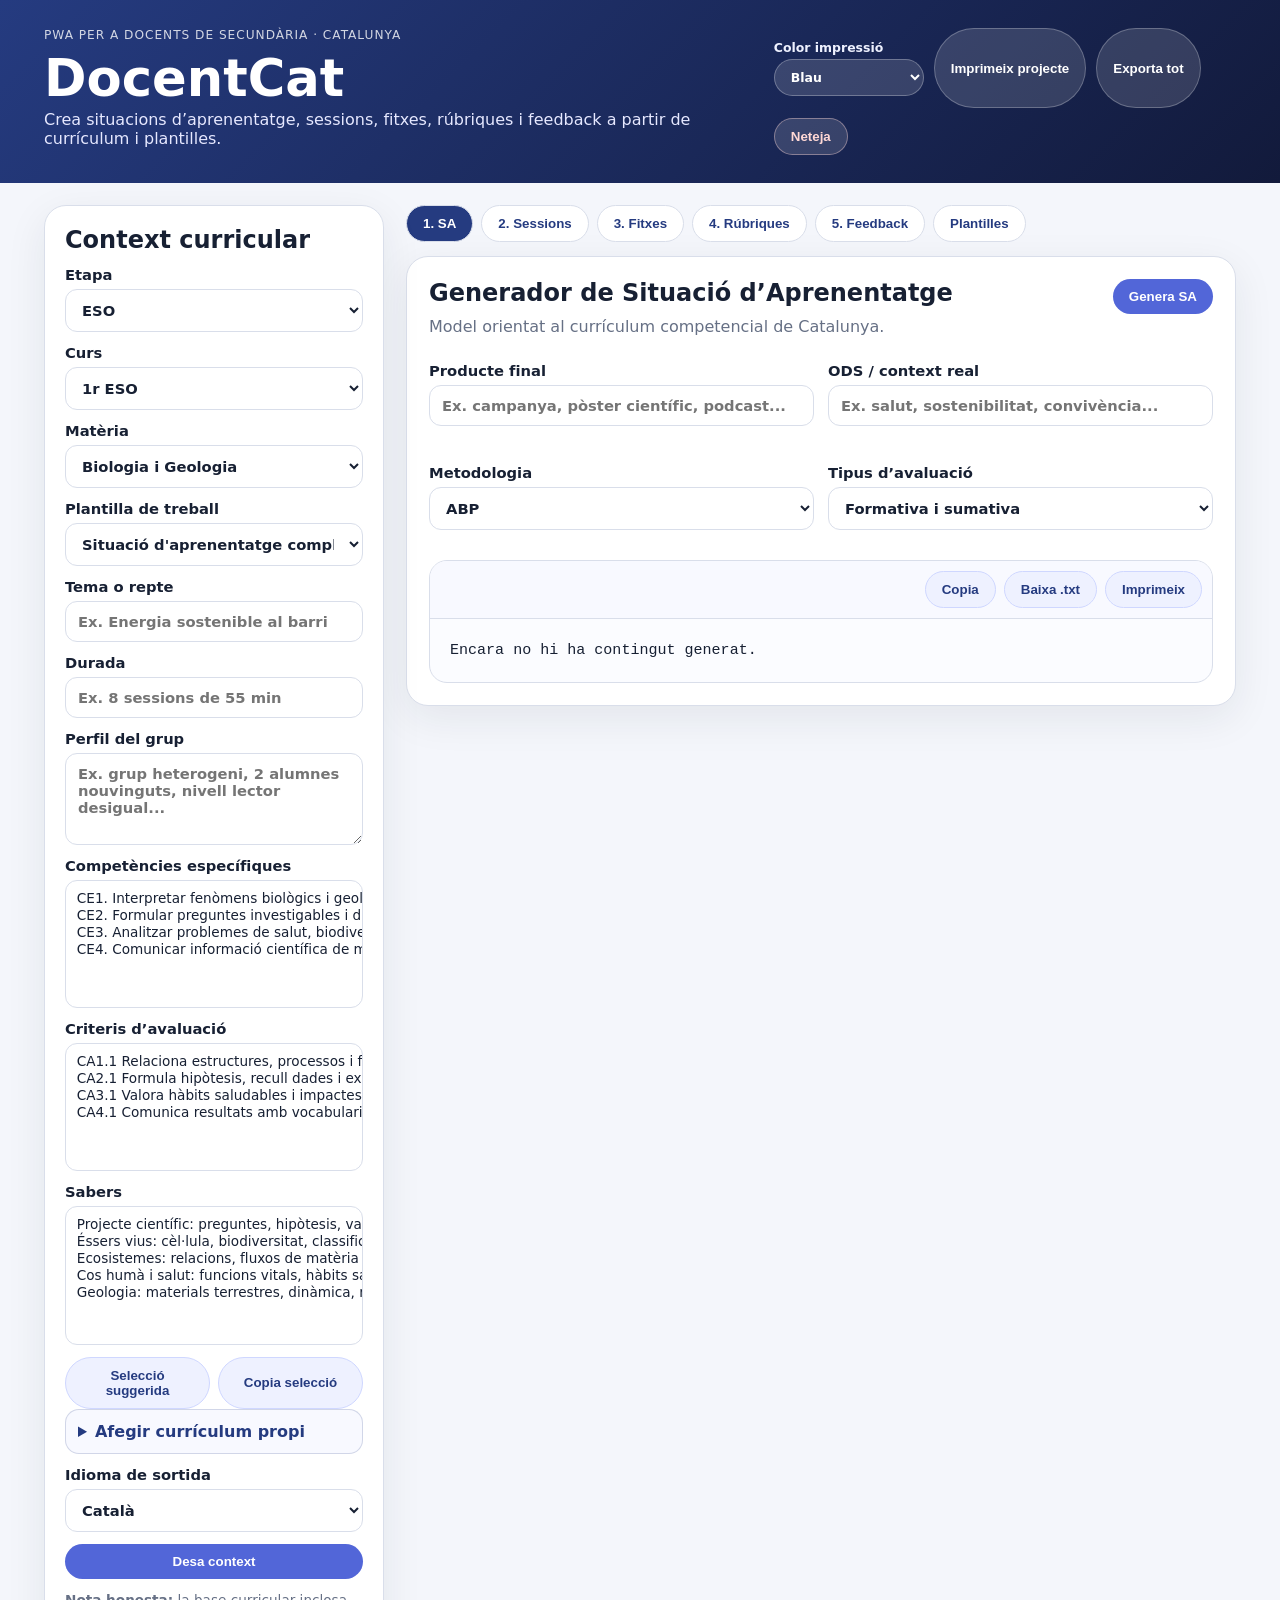
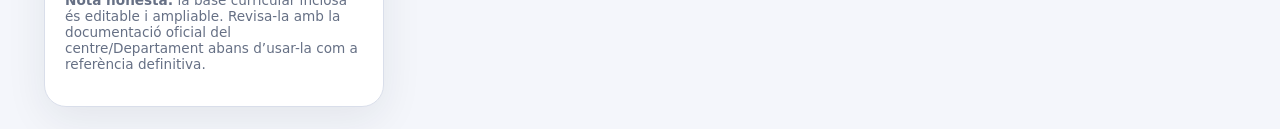
==== commit 950b1675: "Add files via upload" ====
--- a/index.html
+++ b/index.html
@@ -16,6 +16,16 @@
       <p class="subtitle">Crea situacions d’aprenentatge, sessions, fitxes, rúbriques i feedback a partir de currículum i plantilles.</p>
     </div>
     <div class="header-actions">
+      <label class="print-theme-control" title="Només canvia els colors dels documents impresos">
+        Color impressió
+        <select id="printTheme">
+          <option value="blue">Blau</option>
+          <option value="green">Verd</option>
+          <option value="burgundy">Granat</option>
+          <option value="slate">Gris pissarra</option>
+          <option value="black">Blanc i negre</option>
+        </select>
+      </label>
       <button id="installBtn" class="ghost" hidden>Instal·la</button>
       <button id="exportAllBtn" class="ghost">Exporta tot</button>
       <button id="clearBtn" class="danger ghost">Neteja</button>
--- a/styles.css
+++ b/styles.css
@@ -1,4 +1,4 @@
-:root{--bg:#f4f6fb;--card:#fff;--ink:#172033;--muted:#667085;--brand:#253b80;--brand2:#5266d8;--line:#d9deea;--danger:#b42318;--ok:#047857;--shadow:0 12px 40px rgba(23,32,51,.08)}*{box-sizing:border-box}body{margin:0;font-family:Inter,system-ui,-apple-system,Segoe UI,Roboto,Arial,sans-serif;background:var(--bg);color:var(--ink)}.app-header{display:flex;gap:24px;justify-content:space-between;align-items:flex-start;padding:28px clamp(18px,4vw,44px);background:linear-gradient(135deg,var(--brand),#121a3b);color:white}.eyebrow{margin:0 0 6px;text-transform:uppercase;letter-spacing:.08em;font-size:.76rem;opacity:.8}.app-header h1{font-size:clamp(2rem,4vw,3.5rem);margin:.1rem 0}.subtitle{max-width:780px;margin:0;color:#e6e8ff}.header-actions{display:flex;gap:10px;flex-wrap:wrap}.layout{display:grid;grid-template-columns:340px minmax(0,1fr);gap:22px;padding:22px clamp(14px,4vw,44px)}.panel{background:var(--card);border:1px solid var(--line);border-radius:22px;box-shadow:var(--shadow)}.context-panel{padding:20px;align-self:start;position:sticky;top:16px}.context-panel h2,.module h2{margin:0 0 10px}.hint{font-size:.85rem;color:var(--muted)}label{display:flex;flex-direction:column;gap:6px;margin:12px 0;font-weight:650;font-size:.92rem}input,textarea,select{width:100%;border:1px solid var(--line);border-radius:12px;padding:11px 12px;font:inherit;color:var(--ink);background:#fff}textarea{resize:vertical}.primary,.ghost,button{border:0;border-radius:999px;padding:10px 16px;font-weight:750;cursor:pointer}.primary{background:var(--brand2);color:white}.primary:hover{background:var(--brand)}.ghost{background:rgba(255,255,255,.14);color:inherit;border:1px solid rgba(255,255,255,.25)}.context-panel .ghost,.output-actions button{background:#eef1ff;color:var(--brand);border:1px solid #cfd7ff}.danger{color:#ffd8d5;border-color:rgba(255,216,213,.4)}.full{width:100%;justify-content:center}.workspace{min-width:0}.tabs{display:flex;gap:8px;flex-wrap:wrap;margin-bottom:14px}.tab{background:white;color:var(--brand);border:1px solid var(--line)}.tab.active{background:var(--brand);color:white}.module{display:none;padding:22px}.module.active{display:block}.module-head{display:flex;justify-content:space-between;gap:14px;align-items:flex-start;margin-bottom:14px}.module-head p{margin:0;color:var(--muted)}.grid{display:grid;gap:14px}.two{grid-template-columns:repeat(2,minmax(0,1fr))}.three{grid-template-columns:repeat(3,minmax(0,1fr))}.output-card{margin-top:18px;border:1px solid var(--line);border-radius:18px;overflow:hidden;background:#fbfcff}.output-actions{display:flex;gap:8px;justify-content:flex-end;padding:10px;border-bottom:1px solid var(--line);background:#f8f9ff}.outputText{white-space:pre-wrap;line-height:1.5;margin:0;padding:20px;font-family:ui-monospace,SFMono-Regular,Menlo,Consolas,monospace;font-size:.94rem;max-height:58vh;overflow:auto}.toast{position:fixed;right:18px;bottom:18px;background:#101828;color:white;padding:12px 16px;border-radius:14px;box-shadow:var(--shadow)}@media(max-width:920px){.layout{grid-template-columns:1fr}.context-panel{position:static}.two,.three{grid-template-columns:1fr}.app-header{flex-direction:column}.module-head{flex-direction:column}.module-head .primary{width:100%}}@media print{.app-header,.context-panel,.tabs,.module-head,.output-actions{display:none}.layout{display:block;padding:0}.panel{box-shadow:none;border:0}.module{display:block}.module:not(.active){display:none}.outputText{max-height:none;font-size:11pt}}
+:root{--bg:#f4f6fb;--card:#fff;--ink:#172033;--muted:#667085;--brand:#253b80;--brand2:#5266d8;--line:#d9deea;--danger:#b42318;--ok:#047857;--shadow:0 12px 40px rgba(23,32,51,.08)}*{box-sizing:border-box}body{margin:0;font-family:Inter,system-ui,-apple-system,Segoe UI,Roboto,Arial,sans-serif;background:var(--bg);color:var(--ink)}.app-header{display:flex;gap:24px;justify-content:space-between;align-items:flex-start;padding:28px clamp(18px,4vw,44px);background:linear-gradient(135deg,var(--brand),#121a3b);color:white}.eyebrow{margin:0 0 6px;text-transform:uppercase;letter-spacing:.08em;font-size:.76rem;opacity:.8}.app-header h1{font-size:clamp(2rem,4vw,3.5rem);margin:.1rem 0}.subtitle{max-width:780px;margin:0;color:#e6e8ff}.header-actions{display:flex;gap:10px;flex-wrap:wrap}.layout{display:grid;grid-template-columns:340px minmax(0,1fr);gap:22px;padding:22px clamp(14px,4vw,44px)}.panel{background:var(--card);border:1px solid var(--line);border-radius:22px;box-shadow:var(--shadow)}.context-panel{padding:20px;align-self:start;position:sticky;top:16px}.context-panel h2,.module h2{margin:0 0 10px}.hint{font-size:.85rem;color:var(--muted)}label{display:flex;flex-direction:column;gap:6px;margin:12px 0;font-weight:650;font-size:.92rem}input,textarea,select{width:100%;border:1px solid var(--line);border-radius:12px;padding:11px 12px;font:inherit;color:var(--ink);background:#fff}textarea{resize:vertical}.primary,.ghost,button{border:0;border-radius:999px;padding:10px 16px;font-weight:750;cursor:pointer}.primary{background:var(--brand2);color:white}.primary:hover{background:var(--brand)}.ghost{background:rgba(255,255,255,.14);color:inherit;border:1px solid rgba(255,255,255,.25)}.context-panel .ghost,.output-actions button{background:#eef1ff;color:var(--brand);border:1px solid #cfd7ff}.danger{color:#ffd8d5;border-color:rgba(255,216,213,.4)}.full{width:100%;justify-content:center}.workspace{min-width:0}.tabs{display:flex;gap:8px;flex-wrap:wrap;margin-bottom:14px}.tab{background:white;color:var(--brand);border:1px solid var(--line)}.tab.active{background:var(--brand);color:white}.module{display:none;padding:22px}.module.active{display:block}.module-head{display:flex;justify-content:space-between;gap:14px;align-items:flex-start;margin-bottom:14px}.module-head p{margin:0;color:var(--muted)}.grid{display:grid;gap:14px}.two{grid-template-columns:repeat(2,minmax(0,1fr))}.three{grid-template-columns:repeat(3,minmax(0,1fr))}.output-card{margin-top:18px;border:1px solid var(--line);border-radius:18px;overflow:hidden;background:#fbfcff}.output-actions{display:flex;gap:8px;justify-content:flex-end;padding:10px;border-bottom:1px solid var(--line);background:#f8f9ff}.outputText{white-space:pre-wrap;line-height:1.5;margin:0;padding:20px;font-family:ui-monospace,SFMono-Regular,Menlo,Consolas,monospace;font-size:.94rem;max-height:58vh;overflow:auto}.toast{position:fixed;right:18px;bottom:18px;background:#101828;color:white;padding:12px 16px;border-radius:14px;box-shadow:var(--shadow)}@media(max-width:920px){.layout{grid-template-columns:1fr}.context-panel{position:static}.two,.three{grid-template-columns:1fr}.app-header{flex-direction:column}.module-head{flex-direction:column}.module-head .primary{width:100%}}.print-theme-control{display:flex;flex-direction:column;gap:4px;color:#eef1ff;font-weight:750;font-size:.78rem;min-width:150px}.print-theme-control select{border:1px solid rgba(255,255,255,.28);background:rgba(255,255,255,.14);color:white;border-radius:999px;padding:9px 12px;font:inherit;font-weight:750}.print-theme-control select option{color:#172033;background:white}@media(max-width:920px){.print-theme-control{width:100%}.print-theme-control select{width:100%}}@media print{.app-header,.context-panel,.tabs,.module-head,.output-actions{display:none}.layout{display:block;padding:0}.panel{box-shadow:none;border:0}.module{display:block}.module:not(.active){display:none}.outputText{max-height:none;font-size:11pt}}
 
 select[multiple]{min-height:8rem; padding:.55rem; font-size:.85rem; line-height:1.35;}
 details{border:1px solid rgba(37,59,128,.18); border-radius:14px; padding:.75rem; background:#f8f9ff;}
